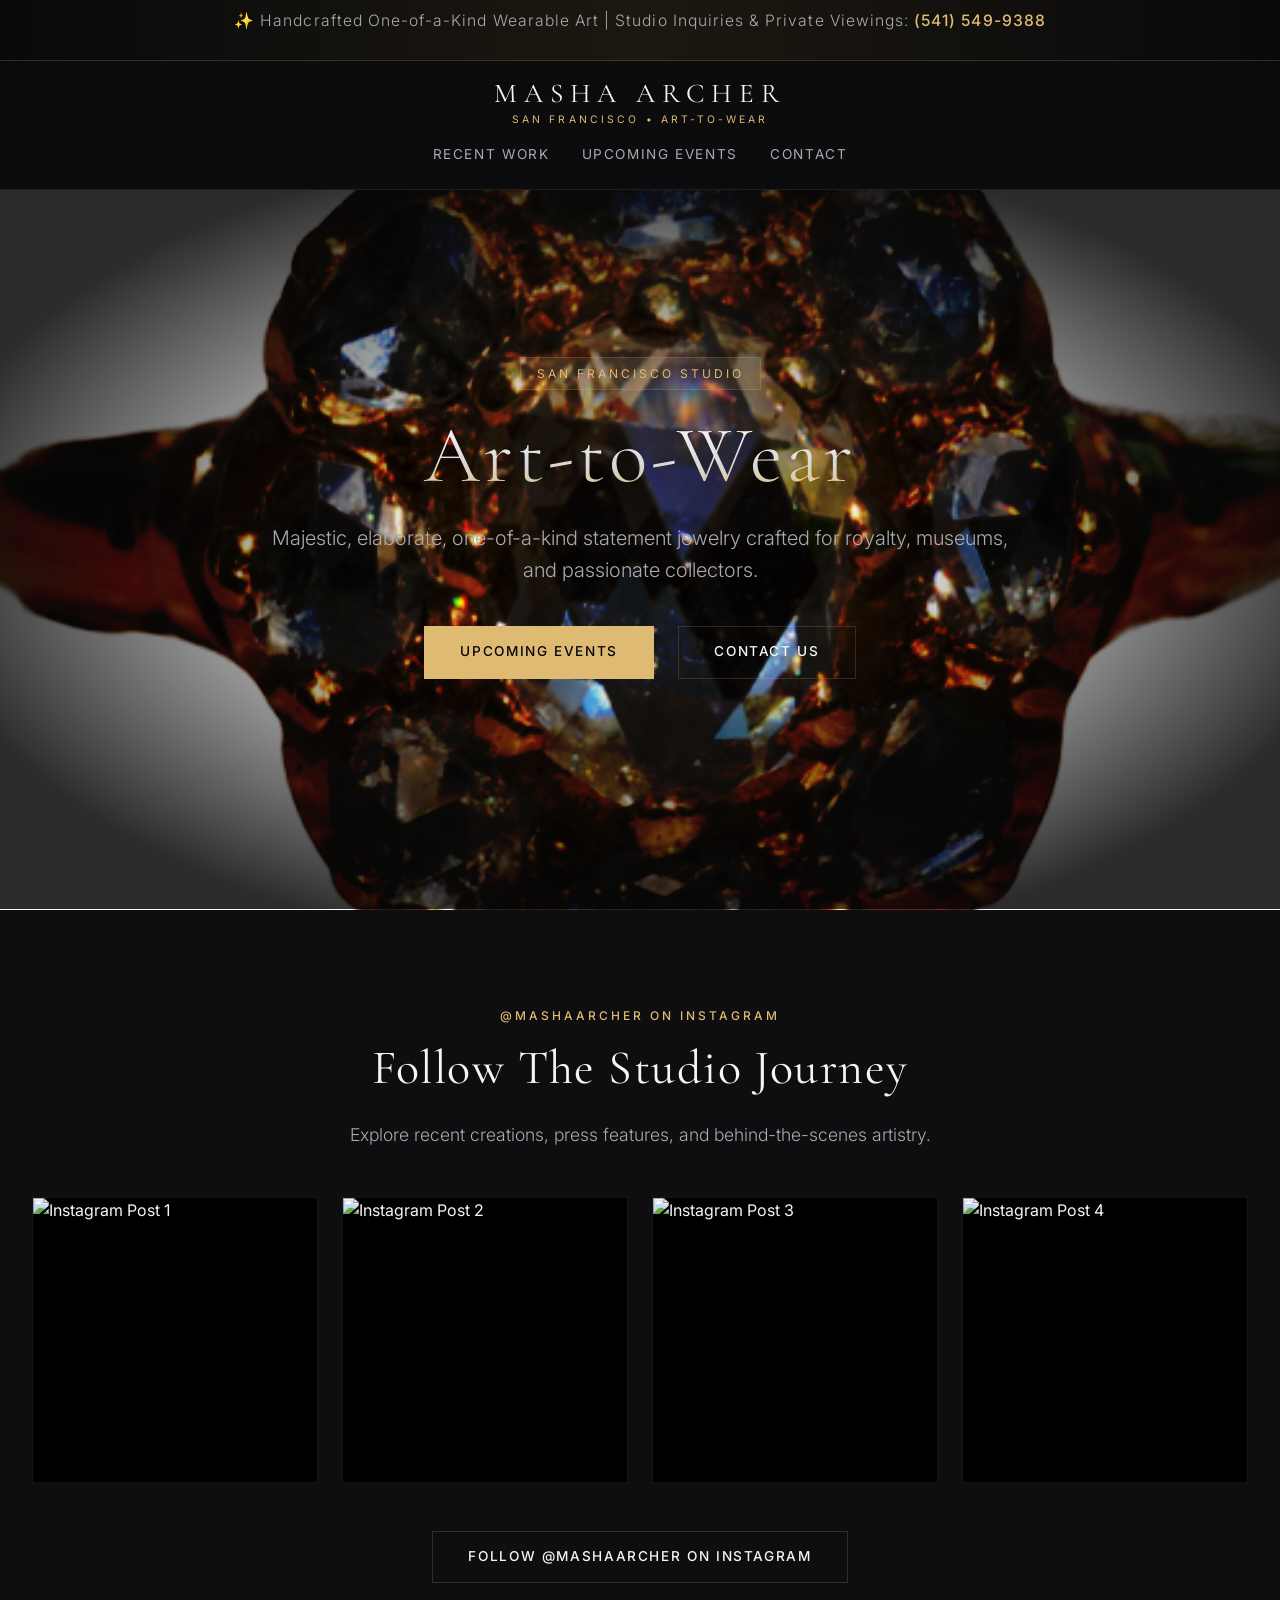
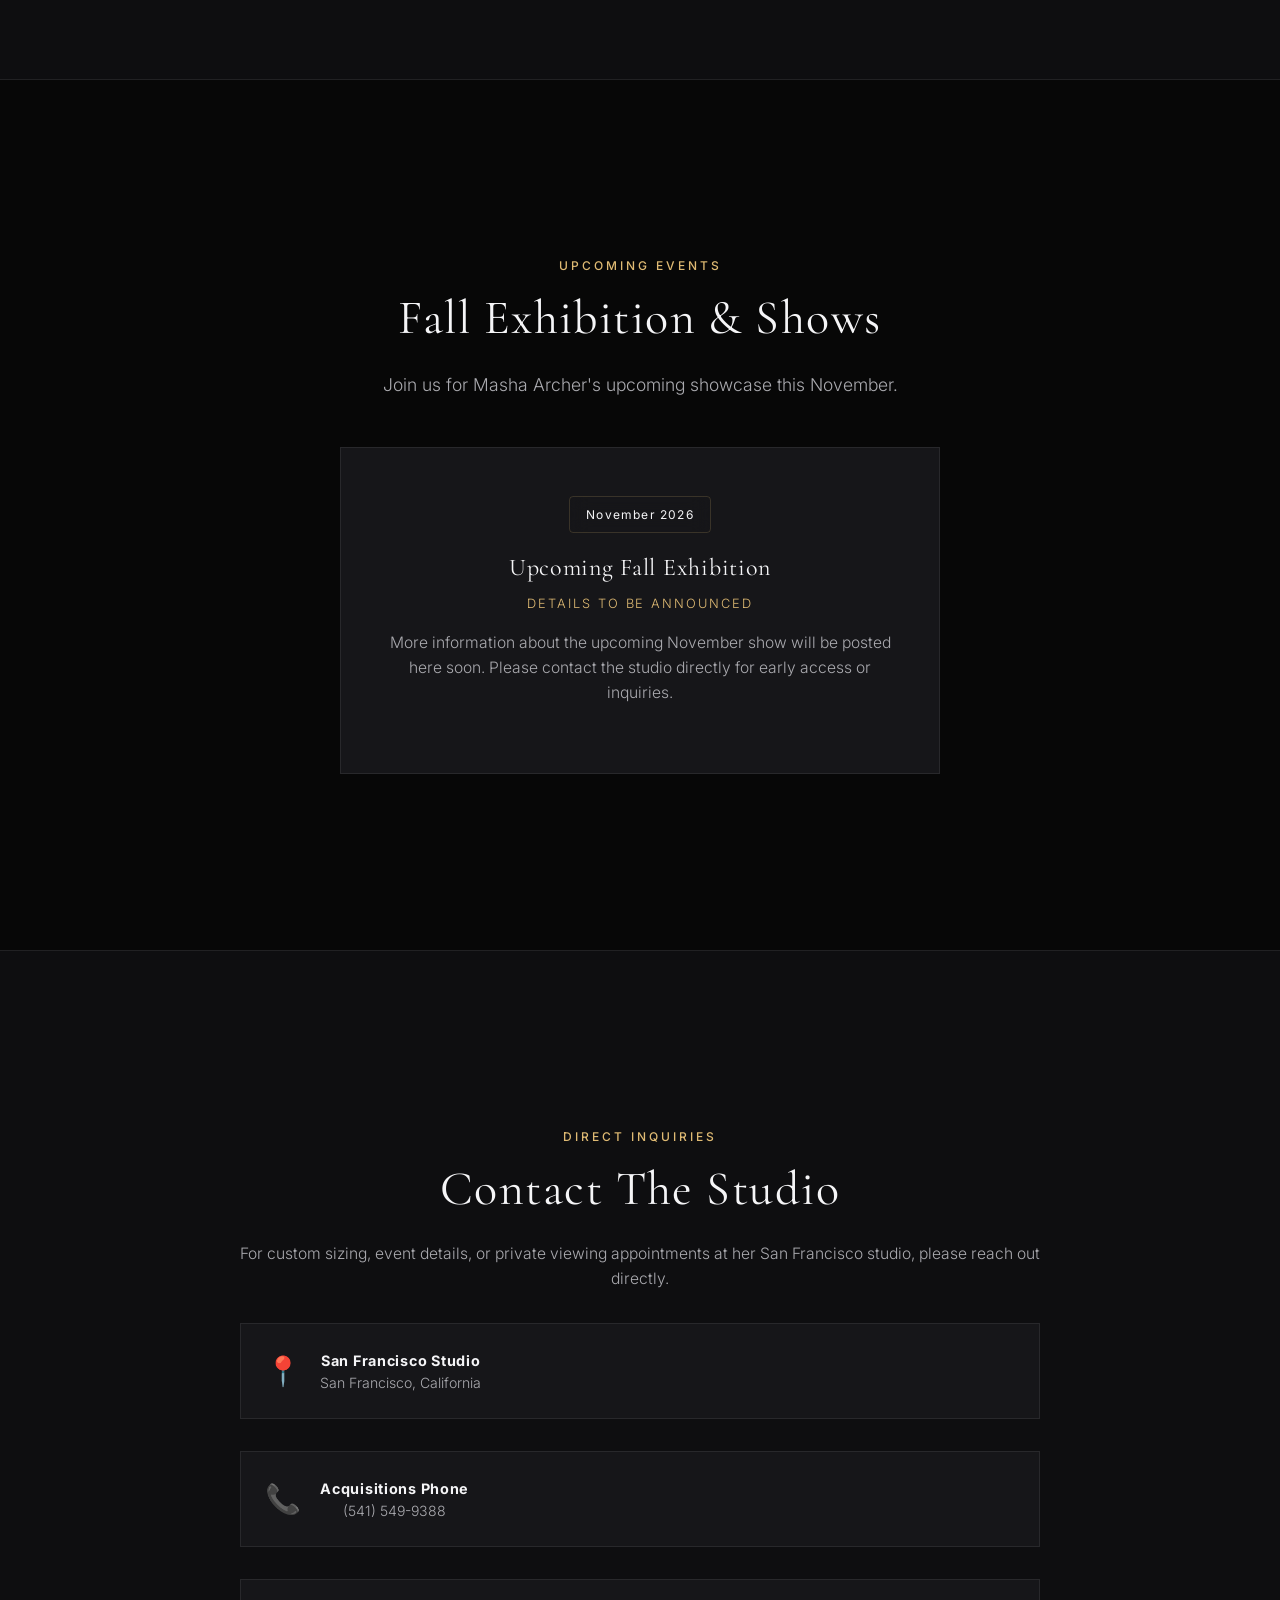
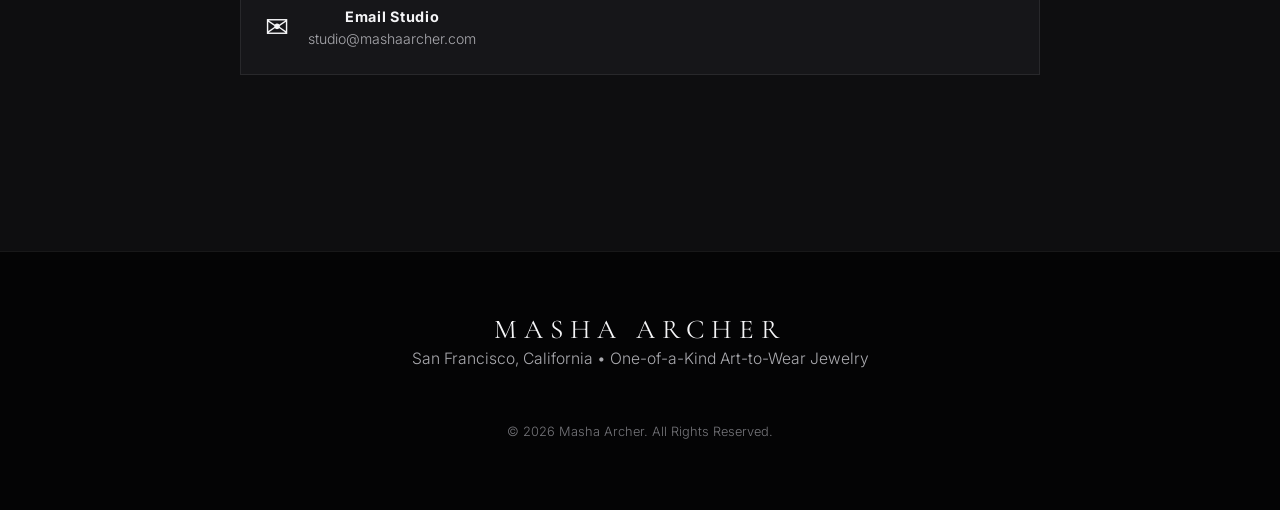
==== index.html @ bb46182d "Simplify to landing page per client feedback" ====
<!DOCTYPE html>
<html lang="en">
<head>
    <meta charset="UTF-8">
    <meta name="viewport" content="width=device-width, initial-scale=1.0">
    <title>Masha Archer | Art-to-Wear Fine Statement Jewelry</title>
    <meta name="description" content="Explore the majestic, one-of-a-kind art-to-wear statement jewelry collections designed by San Francisco artist Masha Archer.">
    
    <!-- Google Fonts -->
    <link rel="preconnect" href="https://fonts.googleapis.com">
    <link rel="preconnect" href="https://fonts.gstatic.com" crossorigin>
    <link href="https://fonts.googleapis.com/css2?family=Cormorant+Garamond:ital,wght@0,300;0,400;0,500;0,600;1,300;1,400&family=Inter:wght@300;400;500;600&display=swap" rel="stylesheet">
    
    <!-- Stylesheet -->
    <link rel="stylesheet" href="style.css">
    <style>
        .nav-menu { display: flex; gap: 2rem; justify-content: center; }
        .hero-section { min-height: 80vh; display: flex; align-items: center; justify-content: center; text-align: center; }
        .hero-cta-group { margin-top: 2rem; }
        .events-section { padding: 5rem 2rem; background: var(--color-bg-dark); }
        .contact-section { padding: 5rem 2rem; }
    </style>
</head>
<body>

    <!-- Top Announcement Bar -->
    <div class="announcement-bar">
        <p>✨ Handcrafted One-of-a-Kind Wearable Art | Studio Inquiries & Private Viewings: <a href="#contact">(541) 549-9388</a></p>
    </div>

    <!-- Header Navigation -->
    <header class="main-header" id="main-header">
        <div class="header-container" style="justify-content: center; flex-direction: column; gap: 1rem;">
            <a href="#" class="logo-wrapper" style="text-align: center;">
                <span class="logo-text">MASHA ARCHER</span>
                <span class="logo-subtitle">SAN FRANCISCO • ART-TO-WEAR</span>
            </a>
            <nav class="nav-menu" id="nav-menu">
                <a href="#instagram">Recent Work</a>
                <a href="#events">Upcoming Events</a>
                <a href="#contact">Contact</a>
            </nav>
        </div>
    </header>

    <!-- Hero Showcase Section -->
    <section class="hero-section">
        <div class="hero-bg-overlay"></div>
        <div class="hero-content">
            <span class="hero-tag animate-slide-up">San Francisco Studio</span>
            <h1 class="hero-title animate-slide-up">Art-to-Wear</h1>
            <p class="hero-subtitle animate-slide-up-delayed">Majestic, elaborate, one-of-a-kind statement jewelry crafted for royalty, museums, and passionate collectors.</p>
            <div class="hero-cta-group animate-fade-in-delayed">
                <a href="#events" class="btn btn-primary">Upcoming Events</a>
                <a href="#contact" class="btn btn-secondary">Contact Us</a>
            </div>
        </div>
    </section>

    <!-- Instagram Feed & Studio Showcase Section -->
    <section id="instagram" class="instagram-section">
        <div class="section-container">
            <div class="instagram-header text-center">
                <span class="section-tag">@MASHAARCHER ON INSTAGRAM</span>
                <h2 class="section-title">Follow The Studio Journey</h2>
                <p class="section-lead">Explore recent creations, press features, and behind-the-scenes artistry.</p>
            </div>

            <div class="instagram-grid">
                <a href="https://www.instagram.com/mashaarcher/" target="_blank" rel="noopener" class="insta-card">
                    <img src="https://raw.githubusercontent.com/kaiSorus-tessell/masha-archer/main/miami_images/IMG_2017-2.png" alt="Instagram Post 1" loading="lazy">
                    <div class="insta-overlay">
                        <span class="insta-icon">📷</span>
                        <p class="insta-caption">"Sculptural grandeur in the studio today."</p>
                        <span class="insta-handle">@mashaarcher</span>
                    </div>
                </a>

                <a href="https://www.instagram.com/mashaarcher/" target="_blank" rel="noopener" class="insta-card">
                    <img src="https://raw.githubusercontent.com/kaiSorus-tessell/masha-archer/main/miami_images/mom-in-shop-3-scaled.jpg" alt="Instagram Post 2" loading="lazy">
                    <div class="insta-overlay">
                        <span class="insta-icon">📷</span>
                        <p class="insta-caption">"Exhibiting at the Norton Museum showcase."</p>
                        <span class="insta-handle">@mashaarcher</span>
                    </div>
                </a>

                <a href="https://www.instagram.com/mashaarcher/" target="_blank" rel="noopener" class="insta-card">
                    <img src="https://raw.githubusercontent.com/kaiSorus-tessell/masha-archer/main/miami_images/20240616_144316-scaled.jpg" alt="Instagram Post 3" loading="lazy">
                    <div class="insta-overlay">
                        <span class="insta-icon">📷</span>
                        <p class="insta-caption">"San Francisco Studio private viewing."</p>
                        <span class="insta-handle">@mashaarcher</span>
                    </div>
                </a>

                <a href="https://www.instagram.com/mashaarcher/" target="_blank" rel="noopener" class="insta-card">
                    <img src="https://raw.githubusercontent.com/kaiSorus-tessell/masha-archer/main/miami_images/240D3B5F-4688-4E0A-8E11-6E3CF06FF3ED.jpeg" alt="Instagram Post 4" loading="lazy">
                    <div class="insta-overlay">
                        <span class="insta-icon">📷</span>
                        <p class="insta-caption">"Multi-stranded ziggurat & collar designs."</p>
                        <span class="insta-handle">@mashaarcher</span>
                    </div>
                </a>
            </div>

            <div class="text-center" style="margin-top: 3rem;">
                <a href="https://www.instagram.com/mashaarcher/" target="_blank" rel="noopener" class="btn btn-secondary">
                    Follow @MashaArcher on Instagram
                </a>
            </div>
        </div>
    </section>

    <!-- Events Section -->
    <section id="events" class="events-section">
        <div class="section-container">
            <div class="press-header text-center">
                <span class="section-tag">Upcoming Events</span>
                <h2 class="section-title">Fall Exhibition & Shows</h2>
                <p class="section-lead">Join us for Masha Archer's upcoming showcase this November.</p>
            </div>

            <div class="press-grid" style="grid-template-columns: 1fr; max-width: 600px; margin: 0 auto;">
                <div class="press-card">
                    <div class="press-body text-center" style="padding: 3rem;">
                        <span class="press-date" style="position: static; background: var(--color-accent); color: var(--color-bg-dark); display: inline-block; padding: 0.5rem 1rem; border-radius: 4px; margin-bottom: 1rem;">November 2026</span>
                        <h3>Upcoming Fall Exhibition</h3>
                        <p class="press-location">Details to be announced</p>
                        <p>More information about the upcoming November show will be posted here soon. Please contact the studio directly for early access or inquiries.</p>
                    </div>
                </div>
            </div>
        </div>
    </section>

    <!-- Inquiry / Contact Section -->
    <section id="contact" class="contact-section">
        <div class="section-container">
            <div class="contact-grid" style="grid-template-columns: 1fr; max-width: 800px; margin: 0 auto;">
                <div class="contact-content text-center">
                    <span class="section-tag">Direct Inquiries</span>
                    <h2 class="section-title">Contact The Studio</h2>
                    <p>For custom sizing, event details, or private viewing appointments at her San Francisco studio, please reach out directly.</p>
                    
                    <div class="contact-cards" style="display: flex; justify-content: center; gap: 2rem; flex-wrap: wrap; margin-top: 2rem;">
                        <div class="contact-card-item">
                            <span class="card-item-icon">📍</span>
                            <div>
                                <strong>San Francisco Studio</strong>
                                <p>San Francisco, California</p>
                            </div>
                        </div>
                        <div class="contact-card-item">
                            <span class="card-item-icon">📞</span>
                            <div>
                                <strong>Acquisitions Phone</strong>
                                <p><a href="tel:15415499388">(541) 549-9388</a></p>
                            </div>
                        </div>
                        <div class="contact-card-item">
                            <span class="card-item-icon">✉️</span>
                            <div>
                                <strong>Email Studio</strong>
                                <p><a href="mailto:studio@mashaarcher.com">studio@mashaarcher.com</a></p>
                            </div>
                        </div>
                    </div>
                </div>
            </div>
        </div>
    </section>

    <!-- Footer -->
    <footer class="main-footer">
        <div class="footer-container text-center">
            <div class="footer-brand" style="margin: 0 auto;">
                <span class="logo-text">MASHA ARCHER</span>
                <p>San Francisco, California • One-of-a-Kind Art-to-Wear Jewelry</p>
            </div>
            <p class="copyright">&copy; 2026 Masha Archer. All Rights Reserved.</p>
        </div>
    </footer>

</body>
</html>
---- style.css ----
/* ==========================================================================
   MASHA ARCHER - LUXURY FINE JEWELRY STOREFRONT DESIGN SYSTEM
   ========================================================================== */

:root {
    --bg-primary: #070707;
    --bg-secondary: #0e0e10;
    --bg-tertiary: #161619;
    --bg-card: rgba(20, 20, 24, 0.7);
    --bg-glass: rgba(14, 14, 16, 0.85);
    
    /* Champagne Gold & Luxury Accents */
    --accent: #dfba73;
    --accent-light: #f3d498;
    --accent-dark: #b8934a;
    --accent-glow: rgba(223, 186, 115, 0.25);
    
    /* Neutral Text Hierarchy */
    --text-primary: #f5f5f7;
    --text-secondary: #aaaaaf;
    --text-muted: #75757a;
    
    /* Borders & Dividers */
    --border-color: rgba(223, 186, 115, 0.18);
    --border-subtle: rgba(255, 255, 255, 0.08);
    
    /* Typography */
    --font-serif: 'Cormorant Garamond', 'Playfair Display', Georgia, serif;
    --font-sans: 'Inter', system-ui, -apple-system, sans-serif;
    
    /* Animations & Transitions */
    --transition: all 0.4s cubic-bezier(0.16, 1, 0.3, 1);
    --transition-fast: all 0.2s ease-out;
    --shadow-luxury: 0 20px 40px rgba(0, 0, 0, 0.6);
}

/* RESET & BASE STYLES */
* {
    margin: 0;
    padding: 0;
    box-sizing: border-box;
}

html {
    scroll-behavior: smooth;
    background-color: var(--bg-primary);
    color: var(--text-primary);
    font-family: var(--font-sans);
    line-height: 1.6;
    -webkit-font-smoothing: antialiased;
}

body {
    overflow-x: hidden;
    min-height: 100vh;
}

/* TYPOGRAPHY */
h1, h2, h3, h4, h5, h6 {
    font-family: var(--font-serif);
    font-weight: 400;
    letter-spacing: 0.03em;
    color: var(--text-primary);
}

p {
    color: var(--text-secondary);
    font-size: 0.98rem;
    font-weight: 300;
    margin-bottom: 1.2rem;
}

a {
    color: inherit;
    text-decoration: none;
    transition: var(--transition-fast);
}

/* ANNOUNCEMENT BAR */
.announcement-bar {
    background: linear-gradient(90deg, #09090b 0%, #1c1810 50%, #09090b 100%);
    border-bottom: 1px solid var(--border-color);
    text-align: center;
    padding: 0.5rem 1rem;
    font-size: 0.82rem;
    letter-spacing: 0.08em;
    color: var(--text-secondary);
}

.announcement-bar a {
    color: var(--accent);
    font-weight: 500;
}

.announcement-bar a:hover {
    text-decoration: underline;
}

/* HEADER & NAVIGATION */
.main-header {
    position: sticky;
    top: 0;
    left: 0;
    width: 100%;
    z-index: 1000;
    background-color: var(--bg-glass);
    backdrop-filter: blur(20px);
    -webkit-backdrop-filter: blur(20px);
    border-bottom: 1px solid var(--border-subtle);
    transition: var(--transition);
}

.header-container {
    max-width: 1400px;
    margin: 0 auto;
    padding: 1.2rem 2rem;
    display: flex;
    justify-content: space-between;
    align-items: center;
}

.logo-wrapper {
    display: flex;
    flex-direction: column;
}

.logo-text {
    font-family: var(--font-serif);
    font-size: 1.7rem;
    letter-spacing: 0.25em;
    font-weight: 400;
    color: var(--text-primary);
    line-height: 1;
}

.logo-subtitle {
    font-size: 0.65rem;
    letter-spacing: 0.3em;
    color: var(--accent);
    margin-top: 4px;
    text-transform: uppercase;
}

.nav-menu {
    display: flex;
    gap: 2.5rem;
}

.nav-menu a {
    font-size: 0.85rem;
    letter-spacing: 0.12em;
    text-transform: uppercase;
    color: var(--text-secondary);
    position: relative;
    padding-bottom: 4px;
}

.nav-menu a::after {
    content: '';
    position: absolute;
    bottom: 0;
    left: 0;
    width: 0%;
    height: 1px;
    background-color: var(--accent);
    transition: var(--transition-fast);
}

.nav-menu a:hover {
    color: var(--accent);
}

.nav-menu a:hover::after {
    width: 100%;
}

.header-actions {
    display: flex;
    align-items: center;
    gap: 1rem;
}

.header-btn {
    background: rgba(255, 255, 255, 0.05);
    border: 1px solid var(--border-subtle);
    color: var(--text-primary);
    padding: 0.5rem 0.9rem;
    border-radius: 4px;
    cursor: pointer;
    display: flex;
    align-items: center;
    gap: 0.4rem;
    font-size: 0.9rem;
    transition: var(--transition-fast);
}

.header-btn:hover {
    border-color: var(--accent);
    background: rgba(223, 186, 115, 0.1);
    color: var(--accent);
}

.header-btn.wix-badge {
    border-color: var(--border-color);
    font-size: 0.78rem;
    letter-spacing: 0.05em;
    color: var(--accent);
}

.badge {
    background: var(--accent);
    color: var(--bg-primary);
    font-size: 0.7rem;
    font-weight: 600;
    padding: 2px 6px;
    border-radius: 10px;
    line-height: 1;
}

.mobile-menu-toggle {
    display: none;
    flex-direction: column;
    gap: 5px;
    background: none;
    border: none;
    cursor: pointer;
    padding: 5px;
}

.mobile-menu-toggle span {
    width: 24px;
    height: 2px;
    background-color: var(--text-primary);
    transition: var(--transition-fast);
}

/* BUTTONS */
.btn {
    display: inline-flex;
    align-items: center;
    justify-content: center;
    padding: 0.9rem 2.2rem;
    font-family: var(--font-sans);
    font-size: 0.85rem;
    font-weight: 500;
    letter-spacing: 0.12em;
    text-transform: uppercase;
    border-radius: 0;
    cursor: pointer;
    transition: var(--transition);
    text-align: center;
    border: none;
}

.btn-primary {
    background-color: var(--accent);
    color: var(--bg-primary);
    border: 1px solid var(--accent);
}

.btn-primary:hover {
    background-color: transparent;
    color: var(--accent);
    box-shadow: 0 0 25px var(--accent-glow);
}

.btn-secondary {
    background: transparent;
    color: var(--text-primary);
    border: 1px solid var(--border-color);
}

.btn-secondary:hover {
    border-color: var(--accent);
    color: var(--accent);
    background: rgba(223, 186, 115, 0.08);
}

.btn-block {
    display: flex;
    width: 100%;
}

.btn-sm {
    padding: 0.5rem 1.2rem;
    font-size: 0.75rem;
}

.btn-icon-only {
    padding: 0.9rem;
    font-size: 1.2rem;
    background: rgba(255, 255, 255, 0.05);
    border: 1px solid var(--border-subtle);
    color: var(--text-primary);
}

.btn-icon-only:hover {
    border-color: var(--accent);
    color: var(--accent);
}

.flex-1 {
    flex: 1;
}

/* SECTION UTILITIES */
.section-container {
    max-width: 1300px;
    margin: 0 auto;
    padding: 6rem 2rem;
}

.section-tag {
    display: block;
    font-size: 0.75rem;
    font-weight: 500;
    text-transform: uppercase;
    letter-spacing: 0.25em;
    color: var(--accent);
    margin-bottom: 1rem;
}

.section-title {
    font-size: 3rem;
    line-height: 1.15;
    margin-bottom: 1.5rem;
}

.section-lead {
    font-size: 1.1rem;
    color: var(--text-secondary);
    max-width: 700px;
    margin: 0 auto 3rem auto;
}

.text-center {
    text-align: center;
}

/* HERO SECTION */
.hero-section {
    position: relative;
    min-height: 85vh;
    display: flex;
    align-items: center;
    justify-content: center;
    padding: 6rem 2rem;
    background: radial-gradient(circle at 50% 30%, rgba(30, 25, 15, 0.8) 0%, rgba(7, 7, 7, 0.98) 70%),
                url('velvetbox_images/velvetbox_1.png') center/cover no-repeat;
    background-blend-mode: overlay;
    border-bottom: 1px solid var(--border-subtle);
}

.hero-bg-overlay {
    position: absolute;
    inset: 0;
    background: radial-gradient(ellipse at center, transparent 20%, rgba(7,7,7,0.85) 80%);
    pointer-events: none;
}

.hero-content {
    position: relative;
    z-index: 2;
    max-width: 900px;
    text-align: center;
}

.hero-tag {
    display: inline-block;
    padding: 6px 16px;
    background: rgba(223, 186, 115, 0.1);
    border: 1px solid var(--border-color);
    color: var(--accent);
    font-size: 0.75rem;
    letter-spacing: 0.25em;
    text-transform: uppercase;
    margin-bottom: 1.5rem;
}

.hero-title {
    font-size: 5rem;
    font-weight: 300;
    line-height: 1.05;
    margin-bottom: 1.5rem;
    letter-spacing: 0.05em;
    background: linear-gradient(180deg, #ffffff 0%, #d8d8d8 60%, var(--accent) 100%);
    -webkit-background-clip: text;
    -webkit-text-fill-color: transparent;
}

.hero-subtitle {
    font-size: 1.25rem;
    line-height: 1.6;
    color: var(--text-secondary);
    margin-bottom: 2.5rem;
    max-width: 750px;
    margin-left: auto;
    margin-right: auto;
}

.hero-cta-group {
    display: flex;
    gap: 1.5rem;
    justify-content: center;
    margin-bottom: 4rem;
}

.hero-stats {
    display: flex;
    justify-content: center;
    align-items: center;
    gap: 3rem;
    padding-top: 2.5rem;
    border-top: 1px solid rgba(255, 255, 255, 0.1);
}

.stat-item {
    display: flex;
    flex-direction: column;
    align-items: center;
}

.stat-number {
    font-family: var(--font-serif);
    font-size: 2.5rem;
    color: var(--accent);
    line-height: 1;
}

.stat-label {
    font-size: 0.78rem;
    letter-spacing: 0.1em;
    color: var(--text-muted);
    text-transform: uppercase;
    margin-top: 4px;
}

.stat-divider {
    width: 1px;
    height: 35px;
    background-color: rgba(255, 255, 255, 0.1);
}

/* ABOUT / BIOGRAPHY SECTION */
.about-section {
    background-color: var(--bg-secondary);
    border-bottom: 1px solid var(--border-subtle);
}

.about-grid {
    display: grid;
    grid-template-columns: 1fr 1fr;
    gap: 5rem;
    align-items: center;
}

.about-image-wrapper {
    position: relative;
}

.about-portrait {
    width: 100%;
    height: 560px;
    object-fit: cover;
    border-radius: 4px;
    border: 1px solid var(--border-color);
    box-shadow: var(--shadow-luxury);
    filter: brightness(0.95);
}

.about-image-badge {
    position: absolute;
    bottom: -20px;
    right: -20px;
    background: var(--bg-glass);
    backdrop-filter: blur(15px);
    border: 1px solid var(--border-color);
    padding: 1.2rem 1.8rem;
    display: flex;
    flex-direction: column;
}

.about-image-badge span {
    font-size: 0.7rem;
    letter-spacing: 0.2em;
    text-transform: uppercase;
    color: var(--accent);
}

.about-image-badge strong {
    font-family: var(--font-serif);
    font-size: 1.3rem;
    font-weight: 400;
}

.paragraph-highlight {
    font-family: var(--font-serif);
    font-size: 1.4rem;
    color: var(--accent-light);
    line-height: 1.4;
    margin-bottom: 1.8rem;
    font-style: italic;
}

.about-quote {
    margin-top: 2rem;
    padding-left: 1.5rem;
    border-left: 2px solid var(--accent);
}

.about-quote blockquote {
    font-family: var(--font-serif);
    font-size: 1.15rem;
    color: var(--text-primary);
    font-style: italic;
}

/* AESTHETIC PHILOSOPHY */
.philosophy-section {
    position: relative;
    background-color: var(--bg-primary);
    border-bottom: 1px solid var(--border-subtle);
}

.philosophy-grid {
    display: grid;
    grid-template-columns: repeat(3, 1fr);
    gap: 2.5rem;
}

.philosophy-card {
    background: var(--bg-card);
    border: 1px solid var(--border-subtle);
    padding: 3rem 2rem;
    transition: var(--transition);
    display: flex;
    flex-direction: column;
    align-items: center;
    text-align: center;
}

.philosophy-card:hover {
    border-color: var(--border-color);
    transform: translateY(-8px);
    box-shadow: 0 15px 30px rgba(0,0,0,0.5);
}

.card-svg-icon {
    width: 48px;
    height: 48px;
    margin-bottom: 1.5rem;
    stroke: var(--accent);
    filter: drop-shadow(0 0 8px var(--accent-glow));
    transition: var(--transition-fast);
}

.philosophy-card:hover .card-svg-icon {
    transform: scale(1.1);
    stroke: var(--accent-light);
}

.philosophy-card h3 {
    font-size: 1.6rem;
    margin-bottom: 1rem;
    color: var(--text-primary);
}

/* PRESS & EXHIBITIONS */
.press-section {
    background-color: var(--bg-secondary);
    border-bottom: 1px solid var(--border-subtle);
}

.press-grid {
    display: grid;
    grid-template-columns: repeat(3, 1fr);
    gap: 2.5rem;
}

.press-card {
    background: var(--bg-tertiary);
    border: 1px solid var(--border-subtle);
    overflow: hidden;
    transition: var(--transition);
}

.press-card:hover {
    border-color: var(--border-color);
    transform: translateY(-5px);
}

.press-image-wrapper {
    position: relative;
    height: 260px;
    overflow: hidden;
}

.press-image-wrapper img {
    width: 100%;
    height: 100%;
    object-fit: cover;
    transition: var(--transition);
}

.press-card:hover .press-image-wrapper img {
    transform: scale(1.05);
}

.press-date {
    position: absolute;
    top: 1rem;
    right: 1rem;
    background: rgba(0,0,0,0.75);
    backdrop-filter: blur(10px);
    color: var(--accent);
    font-size: 0.75rem;
    letter-spacing: 0.1em;
    padding: 4px 12px;
    border: 1px solid var(--border-color);
}

.press-body {
    padding: 2rem;
}

.press-body h3 {
    font-size: 1.5rem;
    margin-bottom: 0.4rem;
}

.press-location {
    font-size: 0.8rem;
    letter-spacing: 0.15em;
    text-transform: uppercase;
    color: var(--accent);
    margin-bottom: 1rem;
}

/* INSTAGRAM SHOWCASE */
.instagram-section {
    background-color: var(--bg-secondary);
    border-bottom: 1px solid var(--border-subtle);
}

.instagram-grid {
    display: grid;
    grid-template-columns: repeat(4, 1fr);
    gap: 1.5rem;
}

.insta-card {
    position: relative;
    aspect-ratio: 1;
    overflow: hidden;
    background: #000;
    border: 1px solid var(--border-subtle);
    display: block;
}

.insta-card img {
    width: 100%;
    height: 100%;
    object-fit: cover;
    transition: var(--transition);
}

.insta-overlay {
    position: absolute;
    inset: 0;
    background: rgba(7, 7, 7, 0.85);
    backdrop-filter: blur(8px);
    display: flex;
    flex-direction: column;
    align-items: center;
    justify-content: center;
    padding: 1.5rem;
    text-align: center;
    opacity: 0;
    transition: var(--transition-fast);
}

.insta-card:hover img {
    transform: scale(1.1);
}

.insta-card:hover .insta-overlay {
    opacity: 1;
}

.insta-icon {
    font-size: 1.8rem;
    margin-bottom: 0.8rem;
}

.insta-caption {
    font-family: var(--font-serif);
    font-size: 1rem;
    color: var(--text-primary);
    margin-bottom: 0.8rem;
    font-style: italic;
}

.insta-handle {
    font-size: 0.75rem;
    letter-spacing: 0.15em;
    color: var(--accent);
    text-transform: uppercase;
}

@media (max-width: 900px) {
    .instagram-grid { grid-template-columns: repeat(2, 1fr); }
}

/* BOUTIQUE / STORE CATALOG */
.store-section {
    background-color: var(--bg-primary);
}

.store-header {
    margin-bottom: 3.5rem;
}

.store-desc {
    max-width: 650px;
    margin: 0 auto 2.5rem auto;
}

.store-controls-container {
    background: var(--bg-card);
    border: 1px solid var(--border-subtle);
    padding: 2rem;
    display: flex;
    flex-direction: column;
    gap: 1.5rem;
}

.store-search-row {
    display: flex;
    gap: 1.5rem;
    align-items: center;
}

.search-box {
    position: relative;
    flex: 1;
    display: flex;
    align-items: center;
}

.search-icon {
    position: absolute;
    left: 1.2rem;
    color: var(--text-muted);
    font-size: 1.1rem;
}

.search-box input {
    width: 100%;
    background: var(--bg-tertiary);
    border: 1px solid var(--border-subtle);
    padding: 0.9rem 3rem 0.9rem 3.2rem;
    color: var(--text-primary);
    font-size: 0.95rem;
    outline: none;
    transition: var(--transition-fast);
}

.search-box input:focus {
    border-color: var(--accent);
    box-shadow: 0 0 15px rgba(223, 186, 115, 0.15);
}

.search-clear-btn {
    position: absolute;
    right: 1rem;
    background: none;
    border: none;
    color: var(--text-muted);
    font-size: 1.4rem;
    cursor: pointer;
    display: none;
}

.search-clear-btn.visible {
    display: block;
}

.sort-box {
    display: flex;
    align-items: center;
    gap: 0.8rem;
    font-size: 0.85rem;
    color: var(--text-secondary);
}

.sort-select {
    background: var(--bg-tertiary);
    border: 1px solid var(--border-subtle);
    color: var(--text-primary);
    padding: 0.85rem 1.2rem;
    outline: none;
    font-family: var(--font-sans);
    font-size: 0.85rem;
    cursor: pointer;
}

.sort-select:focus {
    border-color: var(--accent);
}

.filter-controls-row {
    display: flex;
    flex-wrap: wrap;
    gap: 2rem;
    justify-content: space-between;
    padding-top: 1rem;
    border-top: 1px solid rgba(255,255,255,0.05);
}

.filter-group {
    display: flex;
    align-items: center;
    gap: 1rem;
}

.filter-label {
    font-size: 0.8rem;
    letter-spacing: 0.1em;
    text-transform: uppercase;
    color: var(--text-muted);
}

.filter-pills {
    display: flex;
    gap: 0.6rem;
    flex-wrap: wrap;
}

.filter-btn, .price-btn {
    background: var(--bg-tertiary);
    border: 1px solid var(--border-subtle);
    color: var(--text-secondary);
    padding: 0.6rem 1.2rem;
    font-size: 0.82rem;
    letter-spacing: 0.05em;
    cursor: pointer;
    transition: var(--transition-fast);
}

.filter-btn:hover, .price-btn:hover {
    border-color: var(--border-color);
    color: var(--text-primary);
}

.filter-btn.active, .price-btn.active {
    background: var(--accent);
    color: var(--bg-primary);
    border-color: var(--accent);
    font-weight: 500;
}

.results-counter-row {
    display: flex;
    justify-content: space-between;
    align-items: center;
    padding-top: 1rem;
    border-top: 1px solid rgba(255,255,255,0.05);
    font-size: 0.85rem;
    color: var(--text-muted);
}

.view-toggle {
    display: flex;
    gap: 0.5rem;
}

.view-btn {
    background: var(--bg-tertiary);
    border: 1px solid var(--border-subtle);
    color: var(--text-muted);
    padding: 0.4rem 0.8rem;
    font-size: 0.85rem;
    cursor: pointer;
}

.view-btn.active {
    border-color: var(--accent);
    color: var(--accent);
}

/* PRODUCT GRID & CARDS */
.product-grid {
    display: grid;
    gap: 2.5rem;
    transition: var(--transition);
}

.product-grid.grid-3 {
    grid-template-columns: repeat(3, 1fr);
}

.product-grid.grid-4 {
    grid-template-columns: repeat(4, 1fr);
}

.product-card {
    background: var(--bg-secondary);
    border: 1px solid var(--border-subtle);
    position: relative;
    cursor: pointer;
    transition: var(--transition);
    display: flex;
    flex-direction: column;
}

.product-card:hover {
    border-color: var(--border-color);
    transform: translateY(-8px);
    box-shadow: var(--shadow-luxury);
}

.image-container {
    position: relative;
    width: 100%;
    aspect-ratio: 4/5;
    overflow: hidden;
    background-color: #0c0c0e;
}

.product-image {
    width: 100%;
    height: 100%;
    object-fit: cover;
    transition: transform 0.6s cubic-bezier(0.16, 1, 0.3, 1), opacity 0.4s ease;
}

.product-card:hover .product-image {
    transform: scale(1.06);
}

.primary-image {
    opacity: 1;
}

.alternate-image {
    position: absolute;
    inset: 0;
    opacity: 0;
}

.product-card:hover .alternate-image {
    opacity: 1;
}

.card-fav-btn {
    position: absolute;
    top: 1rem;
    right: 1rem;
    z-index: 5;
    background: rgba(7, 7, 7, 0.75);
    backdrop-filter: blur(10px);
    border: 1px solid var(--border-subtle);
    color: var(--text-primary);
    width: 36px;
    height: 36px;
    border-radius: 50%;
    display: flex;
    align-items: center;
    justify-content: center;
    font-size: 1.1rem;
    cursor: pointer;
    transition: var(--transition-fast);
}

.card-fav-btn:hover, .card-fav-btn.active {
    border-color: var(--accent);
    color: #e63946;
    background: rgba(0,0,0,0.9);
}

.card-overlay {
    position: absolute;
    inset: 0;
    background: rgba(0, 0, 0, 0.4);
    display: flex;
    align-items: center;
    justify-content: center;
    opacity: 0;
    transition: var(--transition-fast);
}

.product-card:hover .card-overlay {
    opacity: 1;
}

.card-overlay span {
    background: var(--bg-glass);
    border: 1px solid var(--border-color);
    color: var(--accent);
    padding: 0.7rem 1.4rem;
    font-size: 0.8rem;
    letter-spacing: 0.15em;
    text-transform: uppercase;
}

.product-info {
    padding: 1.5rem;
    display: flex;
    flex-direction: column;
    flex: 1;
}

.product-title {
    font-size: 1.25rem;
    line-height: 1.3;
    margin-bottom: 0.6rem;
    font-weight: 400;
}

.product-price {
    font-family: var(--font-serif);
    font-size: 1.2rem;
    color: var(--accent);
    margin-bottom: 1rem;
}

.card-actions-row {
    margin-top: auto;
    display: flex;
    gap: 0.5rem;
}

.btn-card-inquire {
    width: 100%;
    padding: 0.6rem;
    font-size: 0.75rem;
    letter-spacing: 0.1em;
    text-transform: uppercase;
    background: var(--bg-tertiary);
    border: 1px solid var(--border-subtle);
    color: var(--text-secondary);
    cursor: pointer;
    transition: var(--transition-fast);
}

.btn-card-inquire:hover {
    background: var(--accent);
    color: var(--bg-primary);
    border-color: var(--accent);
}

.no-results {
    grid-column: 1 / -1;
    text-align: center;
    padding: 5rem 2rem;
    background: var(--bg-card);
    border: 1px solid var(--border-subtle);
}

/* CONTACT & INQUIRIES SECTION */
.contact-section {
    background-color: var(--bg-secondary);
    border-top: 1px solid var(--border-subtle);
}

.contact-grid {
    display: grid;
    grid-template-columns: 1fr 1fr;
    gap: 5rem;
}

.contact-cards {
    display: flex;
    flex-direction: column;
    gap: 1.5rem;
    margin-top: 2.5rem;
}

.contact-card-item {
    display: flex;
    align-items: center;
    gap: 1.2rem;
    background: var(--bg-tertiary);
    border: 1px solid var(--border-subtle);
    padding: 1.5rem;
}

.card-item-icon {
    font-size: 1.8rem;
}

.contact-card-item strong {
    display: block;
    font-size: 0.9rem;
    letter-spacing: 0.05em;
    color: var(--text-primary);
}

.contact-card-item p {
    margin: 0;
    font-size: 0.88rem;
}

.contact-form-wrapper {
    background: var(--bg-tertiary);
    border: 1px solid var(--border-color);
    padding: 3rem;
}

.form-title {
    font-size: 1.8rem;
    margin-bottom: 2rem;
    color: var(--accent);
}

.form-group {
    margin-bottom: 1.5rem;
}

.form-group label {
    display: block;
    font-size: 0.8rem;
    letter-spacing: 0.1em;
    text-transform: uppercase;
    color: var(--text-secondary);
    margin-bottom: 0.5rem;
}

.form-group input,
.form-group select,
.form-group textarea {
    width: 100%;
    background: var(--bg-primary);
    border: 1px solid var(--border-subtle);
    padding: 0.9rem 1.2rem;
    color: var(--text-primary);
    font-family: var(--font-sans);
    font-size: 0.95rem;
    outline: none;
    transition: var(--transition-fast);
}

.form-group input:focus,
.form-group select:focus,
.form-group textarea:focus {
    border-color: var(--accent);
}

/* FOOTER */
.main-footer {
    background-color: #040405;
    border-top: 1px solid var(--border-subtle);
    padding: 4rem 2rem 3rem 2rem;
}

.footer-container {
    max-width: 1300px;
    margin: 0 auto;
    display: flex;
    flex-direction: column;
    align-items: center;
    gap: 2rem;
    text-align: center;
}

.footer-links {
    display: flex;
    gap: 2.5rem;
}

.footer-links a {
    font-size: 0.85rem;
    letter-spacing: 0.1em;
    text-transform: uppercase;
    color: var(--text-muted);
}

.footer-links a:hover {
    color: var(--accent);
}

.copyright {
    font-size: 0.8rem;
    color: var(--text-muted);
}

/* SLIDE-OUT DRAWERS (WISHLIST & INQUIRY BAG) */
.drawer-overlay {
    position: fixed;
    inset: 0;
    background: rgba(0, 0, 0, 0.7);
    backdrop-filter: blur(8px);
    z-index: 2000;
    opacity: 0;
    visibility: hidden;
    transition: var(--transition);
}

.drawer-overlay.open {
    opacity: 1;
    visibility: visible;
}

.drawer-content {
    position: absolute;
    top: 0;
    right: 0;
    width: 100%;
    max-width: 480px;
    height: 100%;
    background: var(--bg-secondary);
    border-left: 1px solid var(--border-color);
    display: flex;
    flex-direction: column;
    transform: translateX(100%);
    transition: var(--transition);
}

.drawer-overlay.open .drawer-content {
    transform: translateX(0);
}

.drawer-header {
    padding: 1.8rem 2rem;
    border-bottom: 1px solid var(--border-subtle);
    display: flex;
    justify-content: space-between;
    align-items: center;
}

.drawer-header h3 {
    font-size: 1.4rem;
}

.drawer-close {
    background: none;
    border: none;
    color: var(--text-secondary);
    font-size: 2rem;
    cursor: pointer;
}

.drawer-body {
    padding: 2rem;
    flex: 1;
    overflow-y: auto;
    display: flex;
    flex-direction: column;
    gap: 1.5rem;
}

.drawer-item {
    display: flex;
    gap: 1.2rem;
    background: var(--bg-tertiary);
    border: 1px solid var(--border-subtle);
    padding: 1rem;
    align-items: center;
}

.drawer-item img {
    width: 80px;
    height: 90px;
    object-fit: cover;
}

.drawer-item-info {
    flex: 1;
}

.drawer-item-info h4 {
    font-size: 1rem;
    margin-bottom: 0.3rem;
}

.drawer-item-info p {
    font-family: var(--font-serif);
    color: var(--accent);
    margin: 0;
}

.drawer-item-remove {
    background: none;
    border: none;
    color: var(--text-muted);
    font-size: 1.2rem;
    cursor: pointer;
}

.drawer-item-remove:hover {
    color: #e63946;
}

.drawer-footer {
    padding: 1.8rem 2rem;
    border-top: 1px solid var(--border-subtle);
}

/* PRODUCT MODAL & LIGHTBOX */
.modal-overlay {
    position: fixed;
    inset: 0;
    background: rgba(0, 0, 0, 0.85);
    backdrop-filter: blur(12px);
    z-index: 2500;
    display: flex;
    align-items: center;
    justify-content: center;
    padding: 2rem;
    opacity: 0;
    visibility: hidden;
    transition: var(--transition);
}

.modal-overlay.open {
    opacity: 1;
    visibility: visible;
}

.modal-container {
    background: var(--bg-secondary);
    border: 1px solid var(--border-color);
    max-width: 1000px;
    width: 100%;
    max-height: 90vh;
    overflow-y: auto;
    position: relative;
    box-shadow: var(--shadow-luxury);
}

.modal-close-btn {
    position: absolute;
    top: 1.5rem;
    right: 1.5rem;
    background: rgba(0,0,0,0.5);
    border: 1px solid var(--border-subtle);
    color: var(--text-primary);
    width: 40px;
    height: 40px;
    font-size: 1.5rem;
    cursor: pointer;
    z-index: 10;
    display: flex;
    align-items: center;
    justify-content: center;
}

.modal-content {
    display: grid;
    grid-template-columns: 1fr 1fr;
}

.modal-gallery {
    padding: 2.5rem;
    background: var(--bg-tertiary);
    display: flex;
    flex-direction: column;
    gap: 1.5rem;
}

.main-image-wrapper {
    position: relative;
    width: 100%;
    aspect-ratio: 4/5;
    background: #09090b;
}

.modal-main-img {
    width: 100%;
    height: 100%;
    object-fit: cover;
}

.modal-zoom-trigger {
    position: absolute;
    bottom: 1rem;
    right: 1rem;
    background: rgba(0,0,0,0.75);
    border: 1px solid var(--border-subtle);
    color: var(--accent);
    padding: 0.4rem 0.8rem;
    font-size: 0.75rem;
    cursor: pointer;
}

.gallery-thumbs {
    display: flex;
    gap: 1rem;
}

.thumb-img {
    width: 70px;
    height: 70px;
    object-fit: cover;
    border: 1px solid var(--border-subtle);
    cursor: pointer;
    opacity: 0.6;
    transition: var(--transition-fast);
}

.thumb-img.active, .thumb-img:hover {
    border-color: var(--accent);
    opacity: 1;
}

.modal-details {
    padding: 3rem 2.5rem;
    display: flex;
    flex-direction: column;
}

.modal-tag {
    font-size: 0.75rem;
    letter-spacing: 0.2em;
    text-transform: uppercase;
    color: var(--accent);
    margin-bottom: 1rem;
}

.modal-title {
    font-size: 2.2rem;
    line-height: 1.2;
    margin-bottom: 1rem;
}

.modal-price {
    font-family: var(--font-serif);
    font-size: 2rem;
    color: var(--accent-light);
    margin-bottom: 1.5rem;
}

.modal-desc {
    font-size: 0.95rem;
    line-height: 1.6;
    margin-bottom: 2.5rem;

}

.modal-actions-row {
    margin-top: auto;
    display: flex;
    gap: 1rem;
}

/* LIGHTBOX MODAL */
.lightbox-overlay {
    z-index: 3000;
}

.lightbox-img {
    max-width: 90vw;
    max-height: 90vh;
    object-fit: contain;
    border: 1px solid var(--border-color);
    box-shadow: 0 0 50px rgba(0,0,0,0.9);
}

/* WIX MODAL */
.wix-modal-container {
    max-width: 650px;
    padding: 3rem;
}

.wix-modal-body h2 {
    font-size: 2rem;
    color: var(--accent);
    margin-bottom: 1rem;
}

.wix-step {
    margin-top: 2rem;
    padding-top: 1.5rem;
    border-top: 1px solid var(--border-subtle);
}

.wix-step h4 {
    font-size: 1.2rem;
    margin-bottom: 0.5rem;
}

.code-snippet {
    width: 100%;
    height: 80px;
    background: #000;
    color: #00ff66;
    border: 1px solid var(--border-subtle);
    padding: 1rem;
    font-family: monospace;
    font-size: 0.85rem;
    margin: 1rem 0;
    resize: none;
}

/* TOAST NOTIFICATION */
.toast-notification {
    position: fixed;
    bottom: 2rem;
    right: 2rem;
    background: var(--bg-glass);
    backdrop-filter: blur(15px);
    border: 1px solid var(--border-color);
    color: var(--accent-light);
    padding: 1rem 1.8rem;
    font-size: 0.9rem;
    letter-spacing: 0.05em;
    box-shadow: var(--shadow-luxury);
    z-index: 4000;
    transform: translateY(100px);
    opacity: 0;
    transition: var(--transition);
}

.toast-notification.show {
    transform: translateY(0);
    opacity: 1;
}

/* ANIMATIONS */
@keyframes slideUp {
    from { opacity: 0; transform: translateY(30px); }
    to { opacity: 1; transform: translateY(0); }
}

.animate-slide-up {
    animation: slideUp 0.8s ease forwards;
}

.animate-slide-up-delayed {
    animation: slideUp 0.8s ease 0.2s forwards;
    opacity: 0;
}

.animate-fade-in-delayed {
    animation: slideUp 0.8s ease 0.4s forwards;
    opacity: 0;
}

/* RESPONSIVE DESIGN */
@media (max-width: 1024px) {
    .hero-title { font-size: 3.8rem; }
    .about-grid, .contact-grid { grid-template-columns: 1fr; gap: 3rem; }
    .philosophy-grid, .press-grid { grid-template-columns: 1fr 1fr; }
    .product-grid.grid-3, .product-grid.grid-4 { grid-template-columns: repeat(2, 1fr); }
    .modal-content { grid-template-columns: 1fr; }
}

@media (max-width: 768px) {
    .nav-menu { display: none; }
    .mobile-menu-toggle { display: flex; }
    .hero-title { font-size: 2.8rem; }
    .philosophy-grid, .press-grid { grid-template-columns: 1fr; }
    .product-grid.grid-3, .product-grid.grid-4 { grid-template-columns: 1fr; }
    .store-controls-container { padding: 1.2rem; }
    .filter-controls-row { flex-direction: column; gap: 1rem; }
    .hero-stats { flex-direction: column; gap: 1.5rem; }
    .stat-divider { width: 40px; height: 1px; }
}
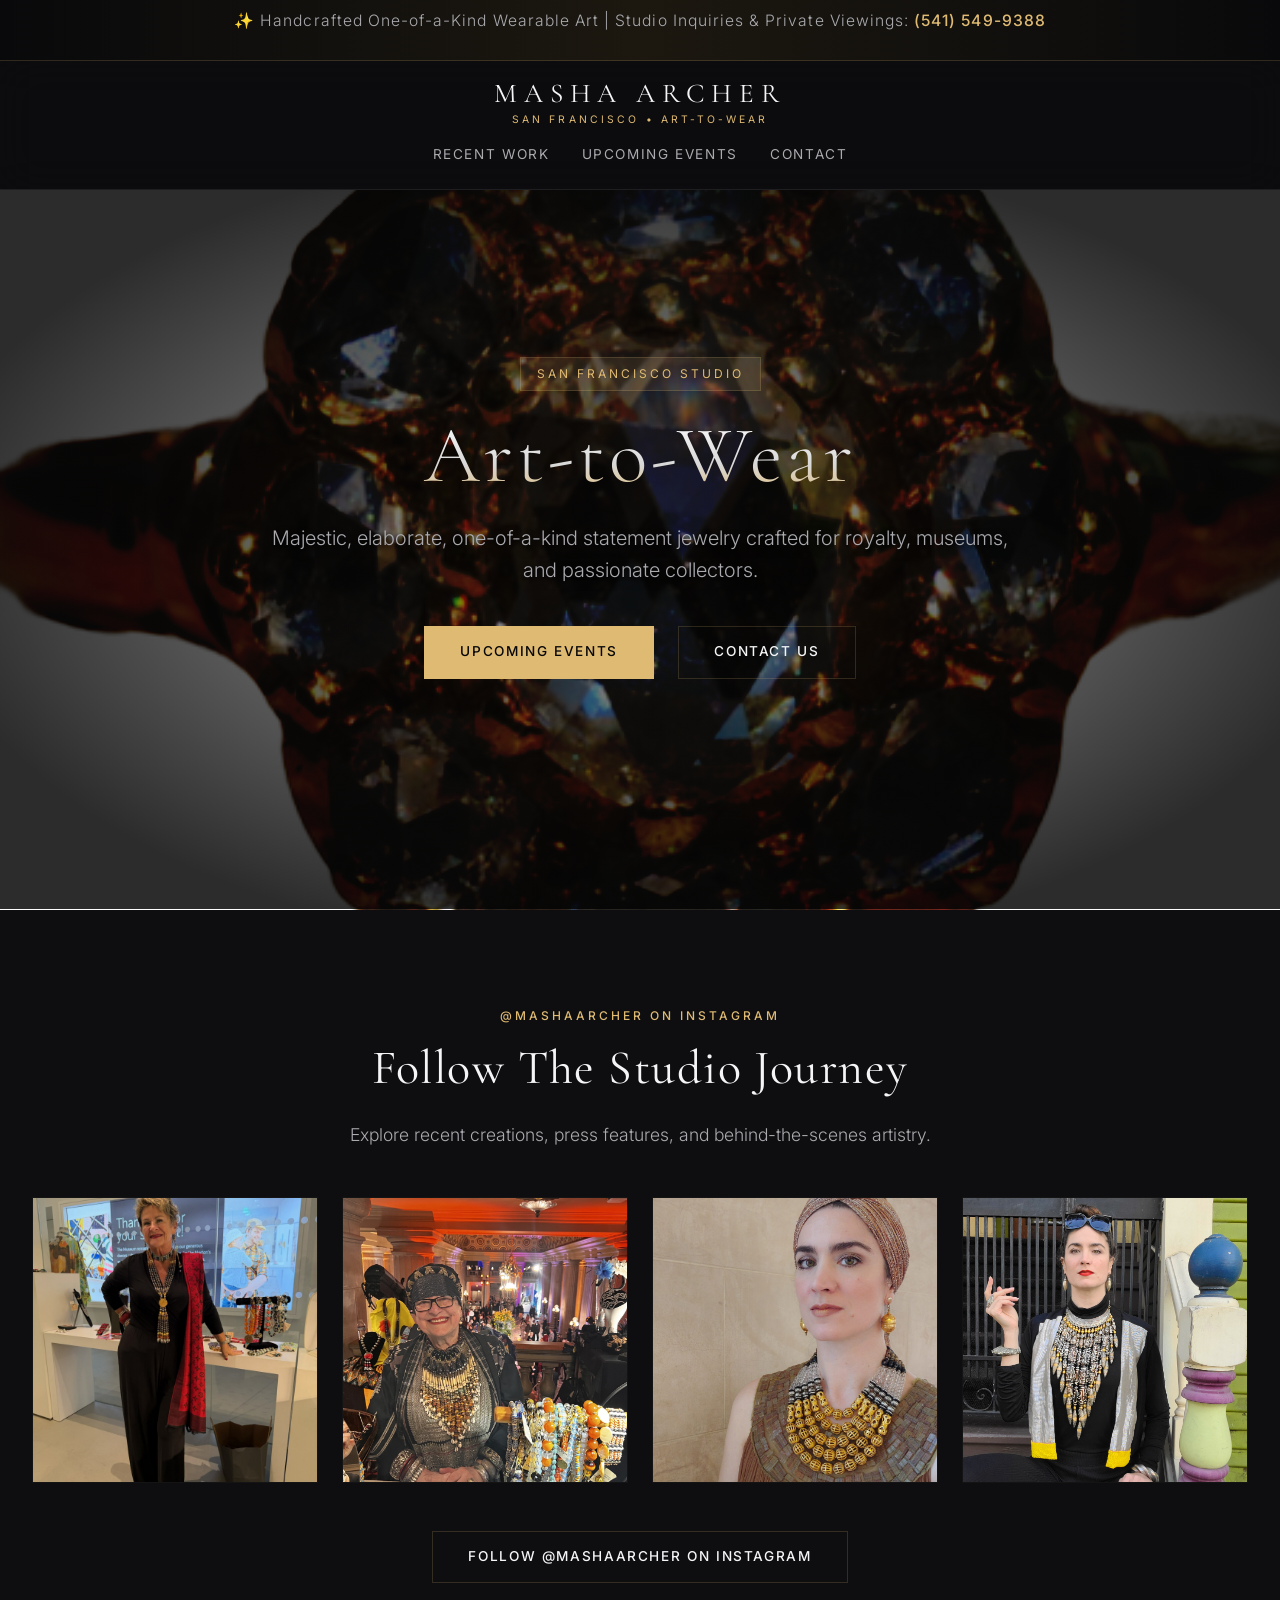
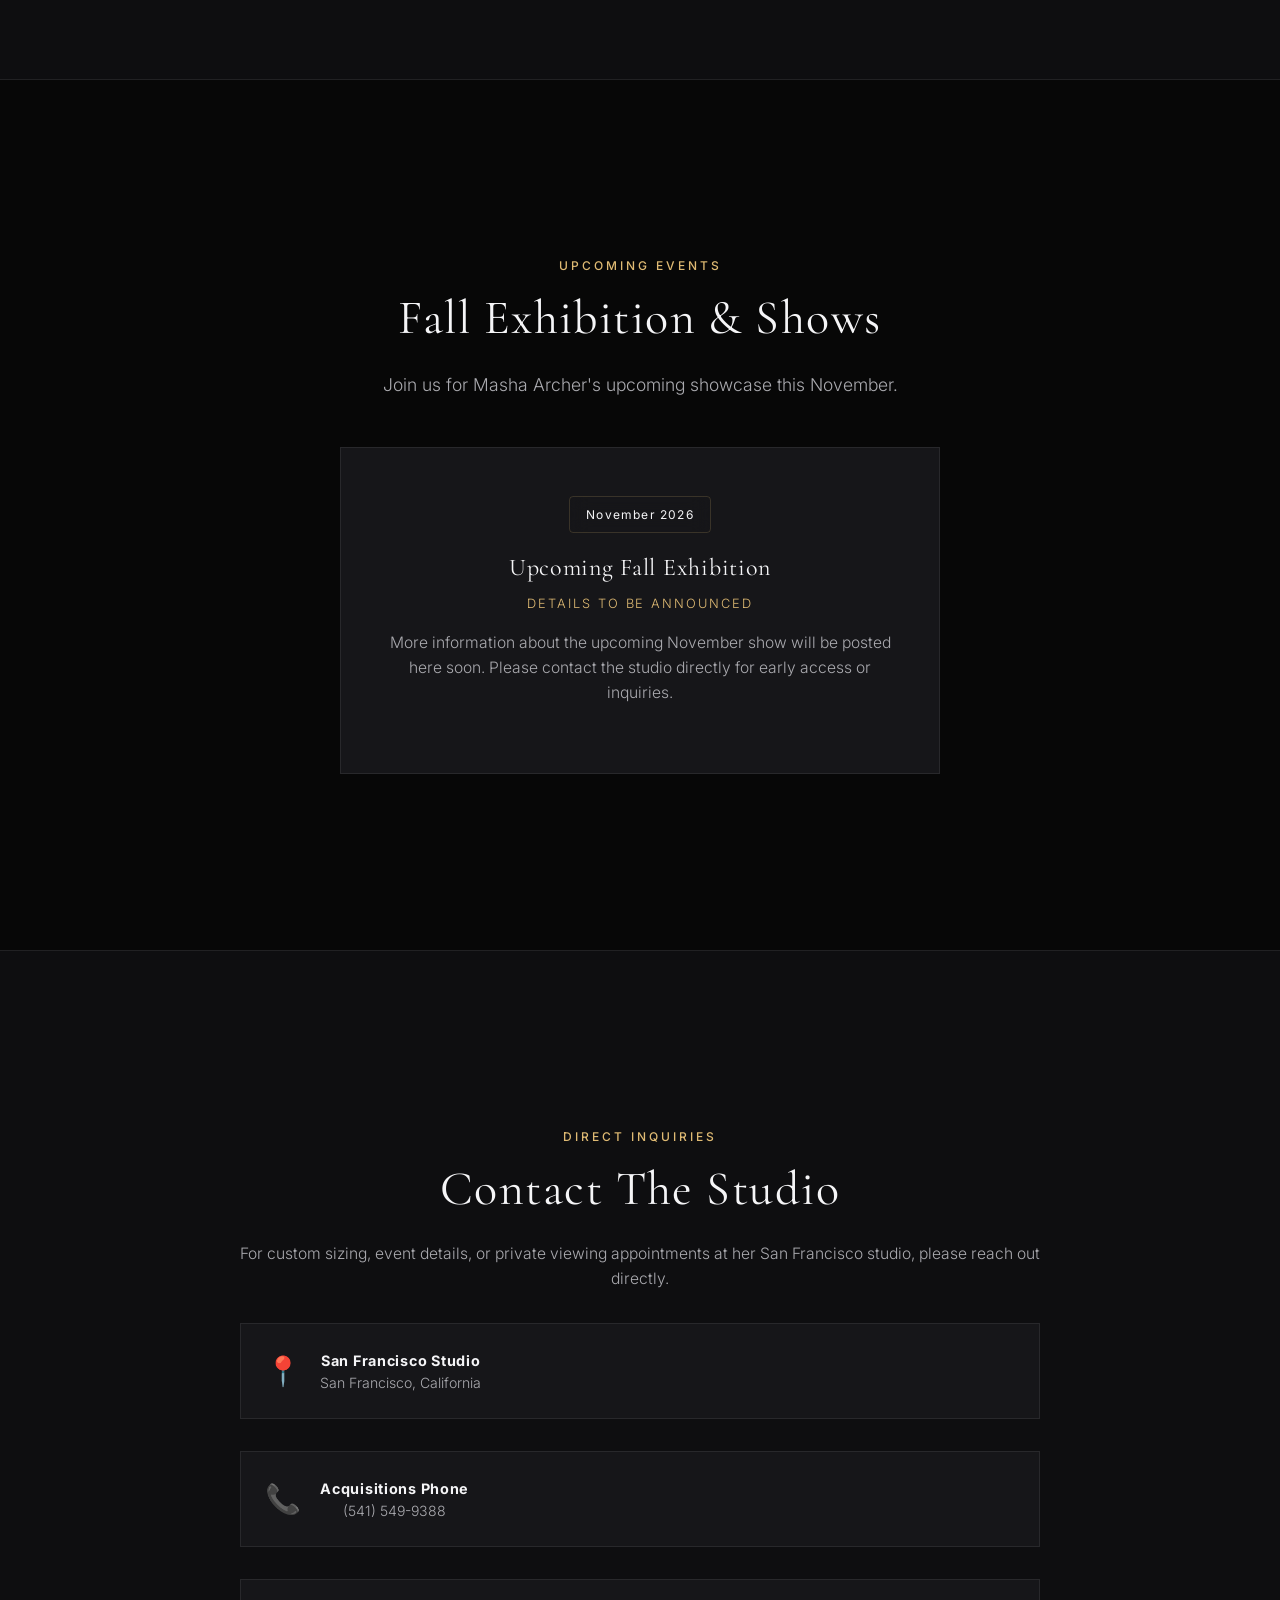
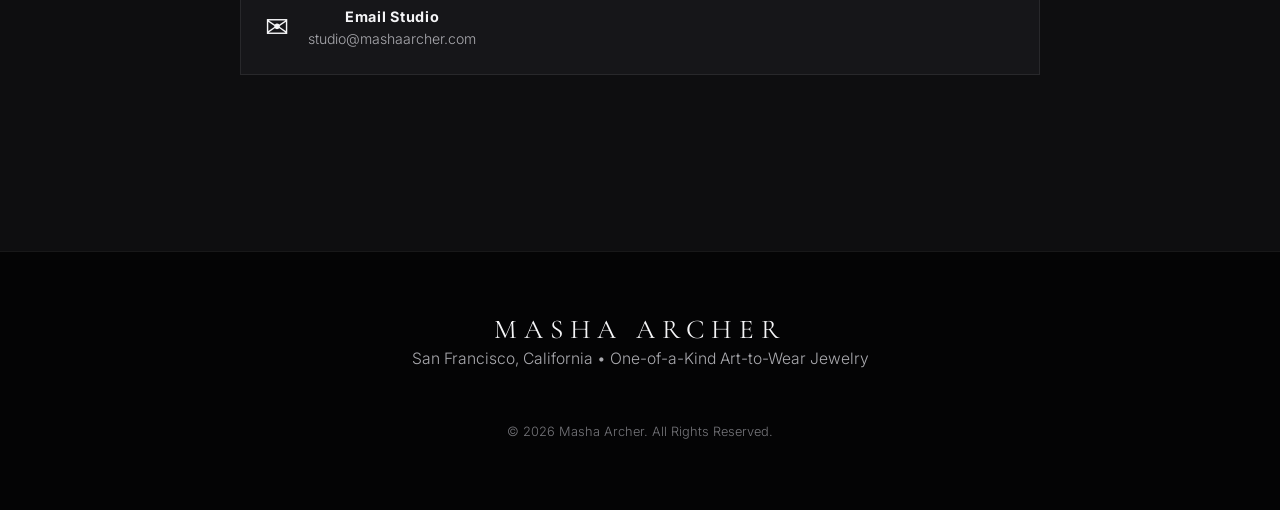
==== commit af69a8de: "Fix instagram image paths" ====
--- a/index.html
+++ b/index.html
@@ -68,7 +68,7 @@
 
             <div class="instagram-grid">
                 <a href="https://www.instagram.com/mashaarcher/" target="_blank" rel="noopener" class="insta-card">
-                    <img src="https://raw.githubusercontent.com/kaiSorus-tessell/masha-archer/main/miami_images/IMG_2017-2.png" alt="Instagram Post 1" loading="lazy">
+                    <img src="miami_images/IMG_2017-2.png" alt="Instagram Post 1" loading="lazy">
                     <div class="insta-overlay">
                         <span class="insta-icon">📷</span>
                         <p class="insta-caption">"Sculptural grandeur in the studio today."</p>
@@ -77,7 +77,7 @@
                 </a>
 
                 <a href="https://www.instagram.com/mashaarcher/" target="_blank" rel="noopener" class="insta-card">
-                    <img src="https://raw.githubusercontent.com/kaiSorus-tessell/masha-archer/main/miami_images/mom-in-shop-3-scaled.jpg" alt="Instagram Post 2" loading="lazy">
+                    <img src="miami_images/mom-in-shop-3-scaled.jpg" alt="Instagram Post 2" loading="lazy">
                     <div class="insta-overlay">
                         <span class="insta-icon">📷</span>
                         <p class="insta-caption">"Exhibiting at the Norton Museum showcase."</p>
@@ -86,7 +86,7 @@
                 </a>
 
                 <a href="https://www.instagram.com/mashaarcher/" target="_blank" rel="noopener" class="insta-card">
-                    <img src="https://raw.githubusercontent.com/kaiSorus-tessell/masha-archer/main/miami_images/20240616_144316-scaled.jpg" alt="Instagram Post 3" loading="lazy">
+                    <img src="miami_images/20240616_144316-scaled.jpg" alt="Instagram Post 3" loading="lazy">
                     <div class="insta-overlay">
                         <span class="insta-icon">📷</span>
                         <p class="insta-caption">"San Francisco Studio private viewing."</p>
@@ -95,7 +95,7 @@
                 </a>
 
                 <a href="https://www.instagram.com/mashaarcher/" target="_blank" rel="noopener" class="insta-card">
-                    <img src="https://raw.githubusercontent.com/kaiSorus-tessell/masha-archer/main/miami_images/240D3B5F-4688-4E0A-8E11-6E3CF06FF3ED.jpeg" alt="Instagram Post 4" loading="lazy">
+                    <img src="miami_images/240D3B5F-4688-4E0A-8E11-6E3CF06FF3ED.jpeg" alt="Instagram Post 4" loading="lazy">
                     <div class="insta-overlay">
                         <span class="insta-icon">📷</span>
                         <p class="insta-caption">"Multi-stranded ziggurat & collar designs."</p>
--- a/style.css
+++ b/style.css
@@ -354,7 +354,7 @@
 .hero-bg-overlay {
     position: absolute;
     inset: 0;
-    background: radial-gradient(ellipse at center, transparent 20%, rgba(7,7,7,0.85) 80%);
+    background: radial-gradient(ellipse at center, rgba(7,7,7,0.5) 20%, rgba(7,7,7,0.85) 80%);
     pointer-events: none;
 }
 
@@ -396,6 +396,7 @@
     max-width: 750px;
     margin-left: auto;
     margin-right: auto;
+    text-shadow: 0 2px 4px rgba(0, 0, 0, 0.8), 0 4px 8px rgba(0, 0, 0, 0.6);
 }
 
 .hero-cta-group {
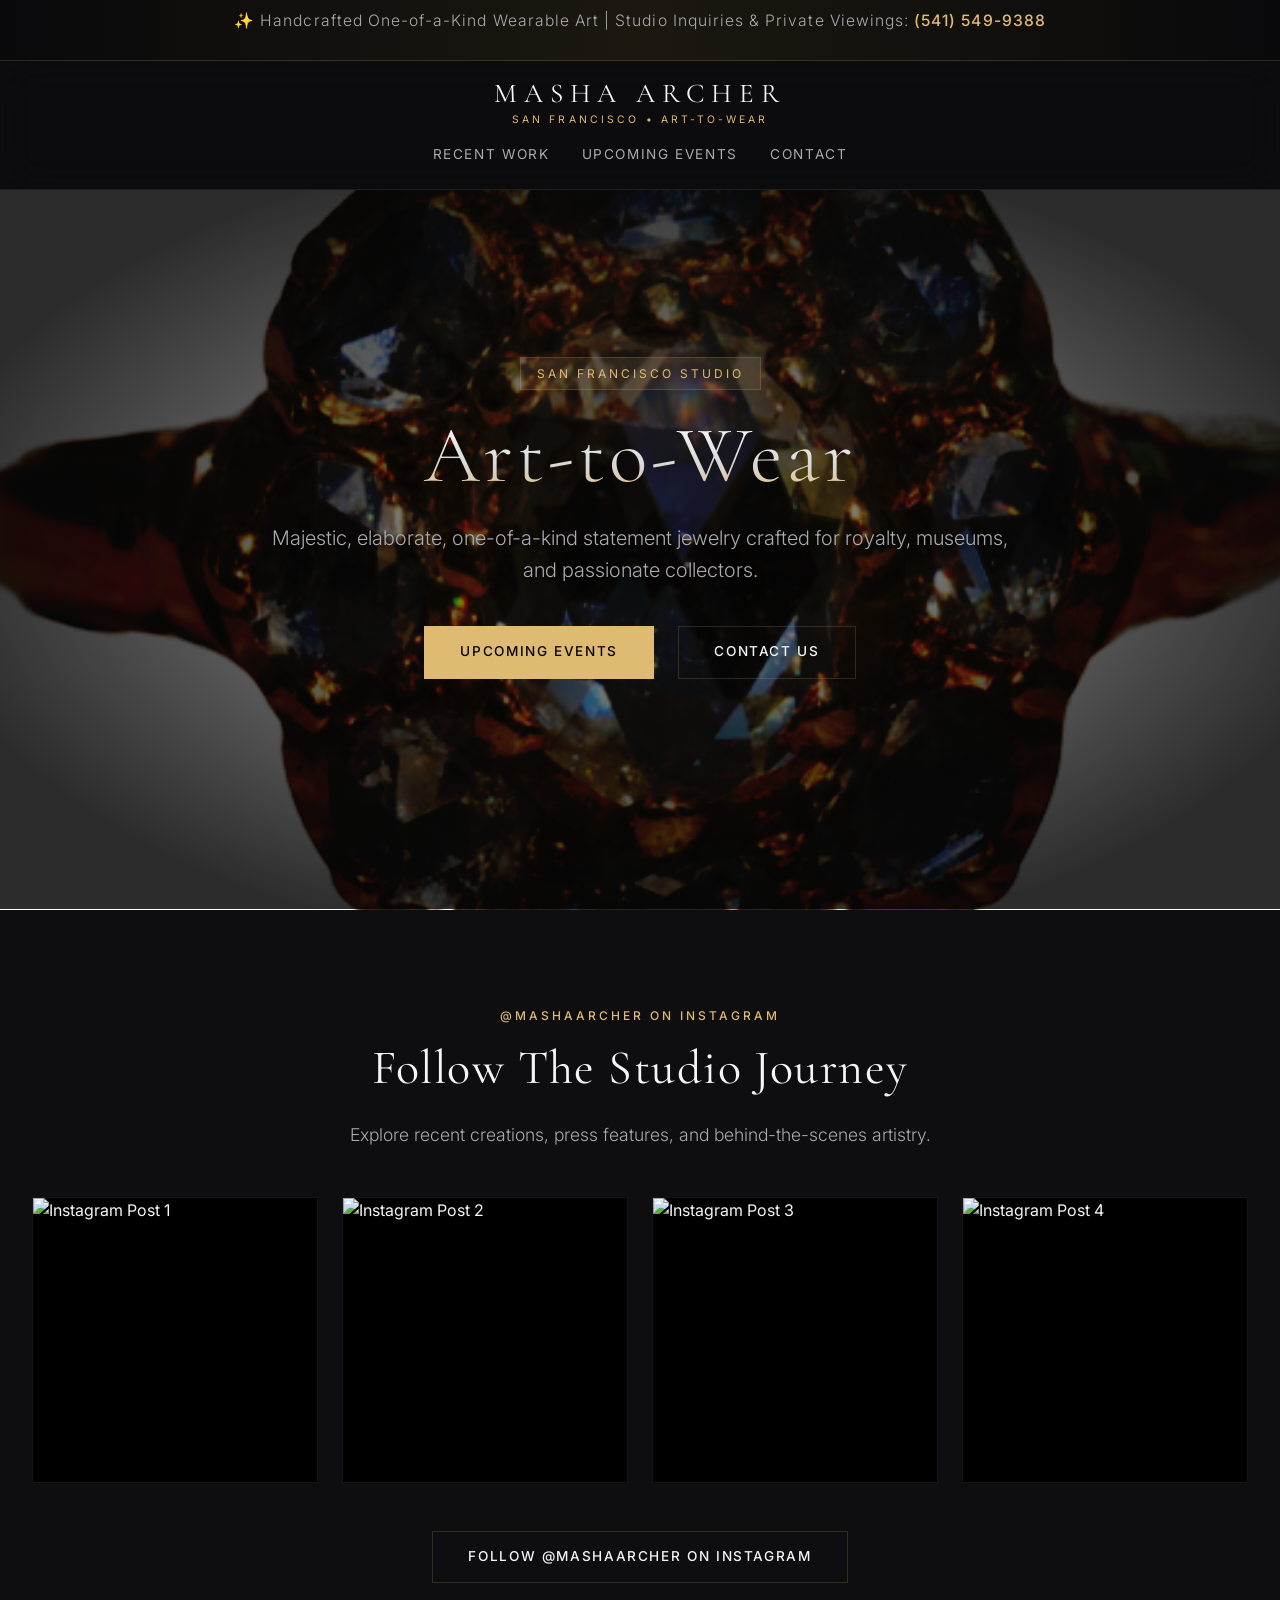
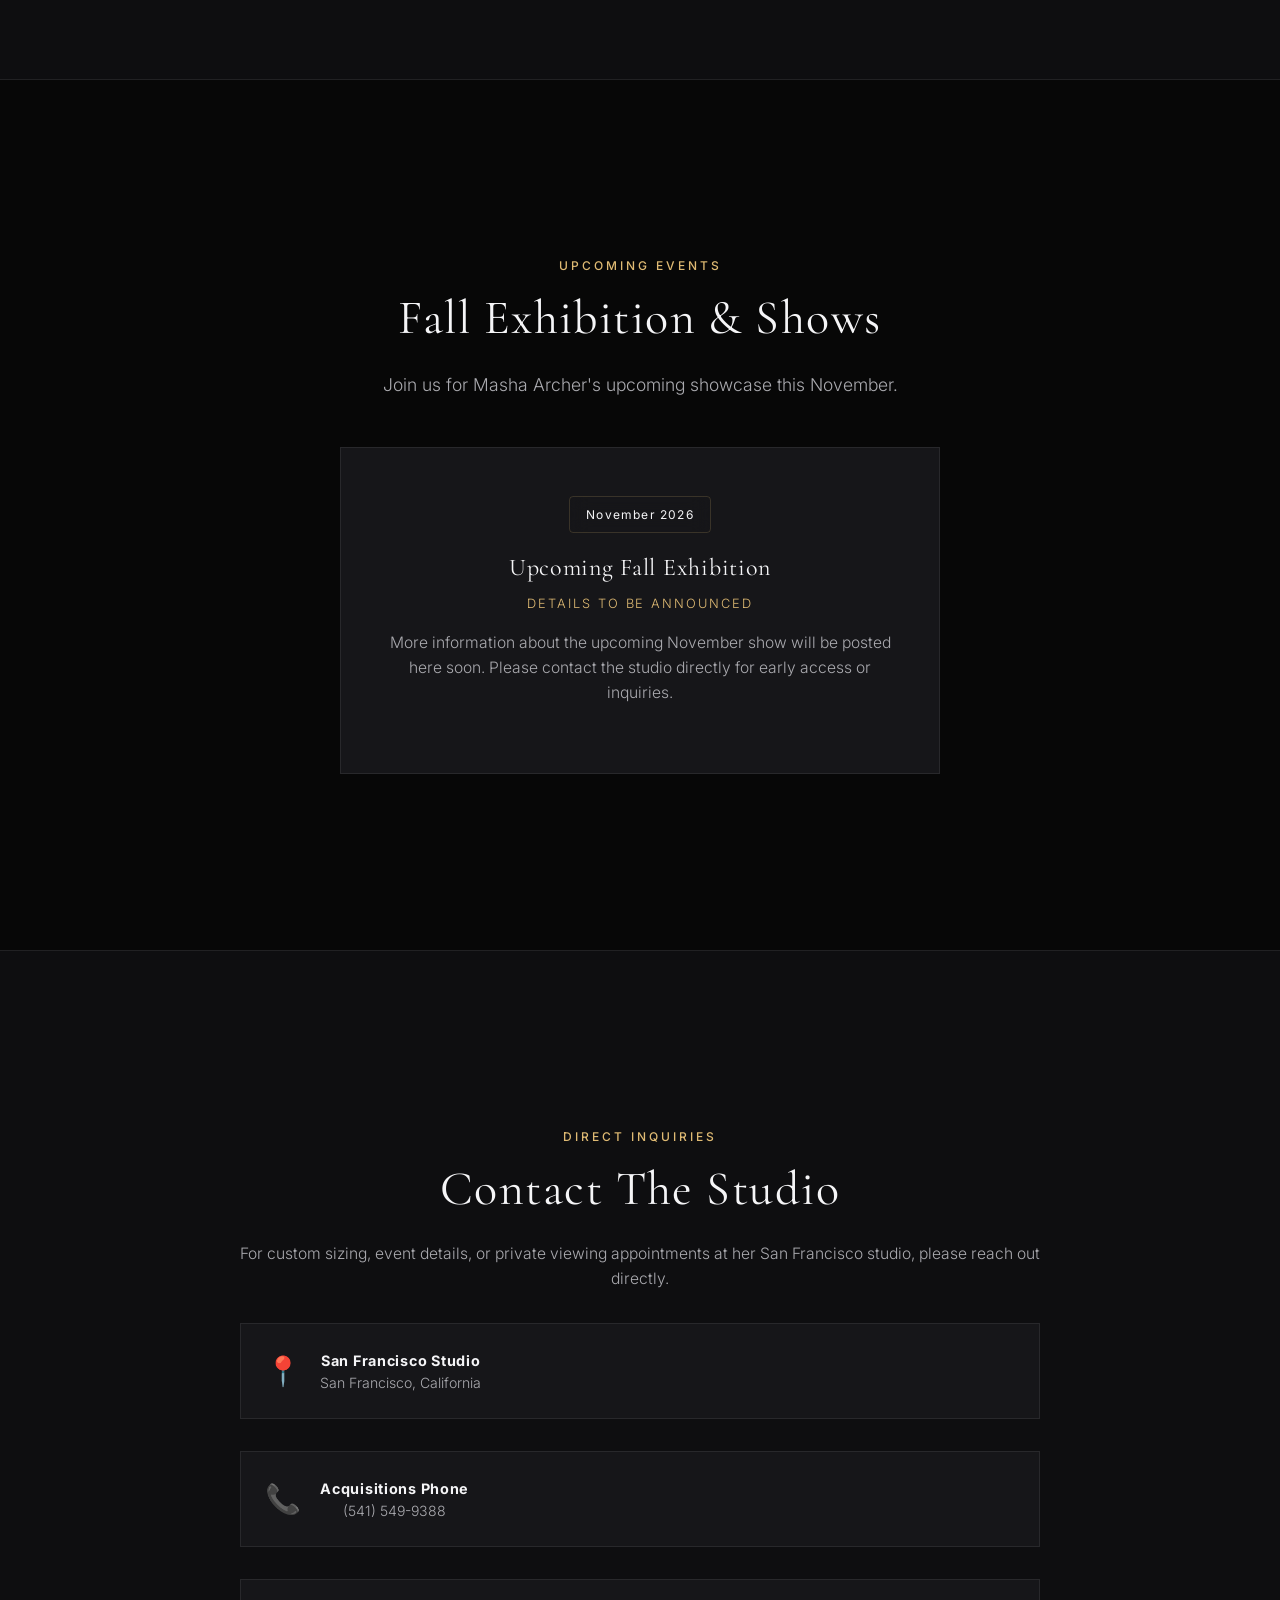
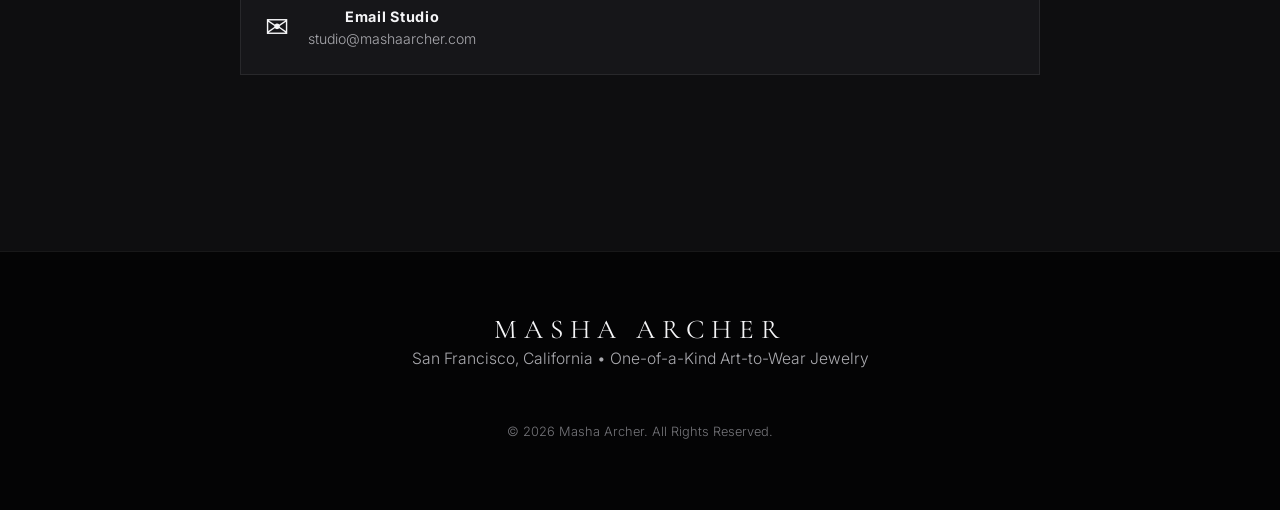
==== commit 72624ac0: "Use raw github urls for instagram posts" ====
--- a/index.html
+++ b/index.html
@@ -67,8 +67,8 @@
             </div>
 
             <div class="instagram-grid">
-                <a href="https://www.instagram.com/mashaarcher/" target="_blank" rel="noopener" class="insta-card">
-                    <img src="miami_images/IMG_2017-2.png" alt="Instagram Post 1" loading="lazy">
+                <a href="https://www.instagram.com/mashaarcher/?hl=en" target="_blank" rel="noopener" class="insta-card">
+                    <img src="https://raw.githubusercontent.com/spiderSorus/masha-archer/main/miami_images/IMG_2017-2.png" alt="Instagram Post 1" loading="lazy">
                     <div class="insta-overlay">
                         <span class="insta-icon">📷</span>
                         <p class="insta-caption">"Sculptural grandeur in the studio today."</p>
@@ -76,8 +76,8 @@
                     </div>
                 </a>
 
-                <a href="https://www.instagram.com/mashaarcher/" target="_blank" rel="noopener" class="insta-card">
-                    <img src="miami_images/mom-in-shop-3-scaled.jpg" alt="Instagram Post 2" loading="lazy">
+                <a href="https://www.instagram.com/mashaarcher/?hl=en" target="_blank" rel="noopener" class="insta-card">
+                    <img src="https://raw.githubusercontent.com/spiderSorus/masha-archer/main/miami_images/mom-in-shop-3-scaled.jpg" alt="Instagram Post 2" loading="lazy">
                     <div class="insta-overlay">
                         <span class="insta-icon">📷</span>
                         <p class="insta-caption">"Exhibiting at the Norton Museum showcase."</p>
@@ -85,8 +85,8 @@
                     </div>
                 </a>
 
-                <a href="https://www.instagram.com/mashaarcher/" target="_blank" rel="noopener" class="insta-card">
-                    <img src="miami_images/20240616_144316-scaled.jpg" alt="Instagram Post 3" loading="lazy">
+                <a href="https://www.instagram.com/mashaarcher/?hl=en" target="_blank" rel="noopener" class="insta-card">
+                    <img src="https://raw.githubusercontent.com/spiderSorus/masha-archer/main/miami_images/20240616_144316-scaled.jpg" alt="Instagram Post 3" loading="lazy">
                     <div class="insta-overlay">
                         <span class="insta-icon">📷</span>
                         <p class="insta-caption">"San Francisco Studio private viewing."</p>
@@ -94,8 +94,8 @@
                     </div>
                 </a>
 
-                <a href="https://www.instagram.com/mashaarcher/" target="_blank" rel="noopener" class="insta-card">
-                    <img src="miami_images/240D3B5F-4688-4E0A-8E11-6E3CF06FF3ED.jpeg" alt="Instagram Post 4" loading="lazy">
+                <a href="https://www.instagram.com/mashaarcher/?hl=en" target="_blank" rel="noopener" class="insta-card">
+                    <img src="https://raw.githubusercontent.com/spiderSorus/masha-archer/main/miami_images/240D3B5F-4688-4E0A-8E11-6E3CF06FF3ED.jpeg" alt="Instagram Post 4" loading="lazy">
                     <div class="insta-overlay">
                         <span class="insta-icon">📷</span>
                         <p class="insta-caption">"Multi-stranded ziggurat & collar designs."</p>
@@ -105,7 +105,7 @@
             </div>
 
             <div class="text-center" style="margin-top: 3rem;">
-                <a href="https://www.instagram.com/mashaarcher/" target="_blank" rel="noopener" class="btn btn-secondary">
+                <a href="https://www.instagram.com/mashaarcher/?hl=en" target="_blank" rel="noopener" class="btn btn-secondary">
                     Follow @MashaArcher on Instagram
                 </a>
             </div>
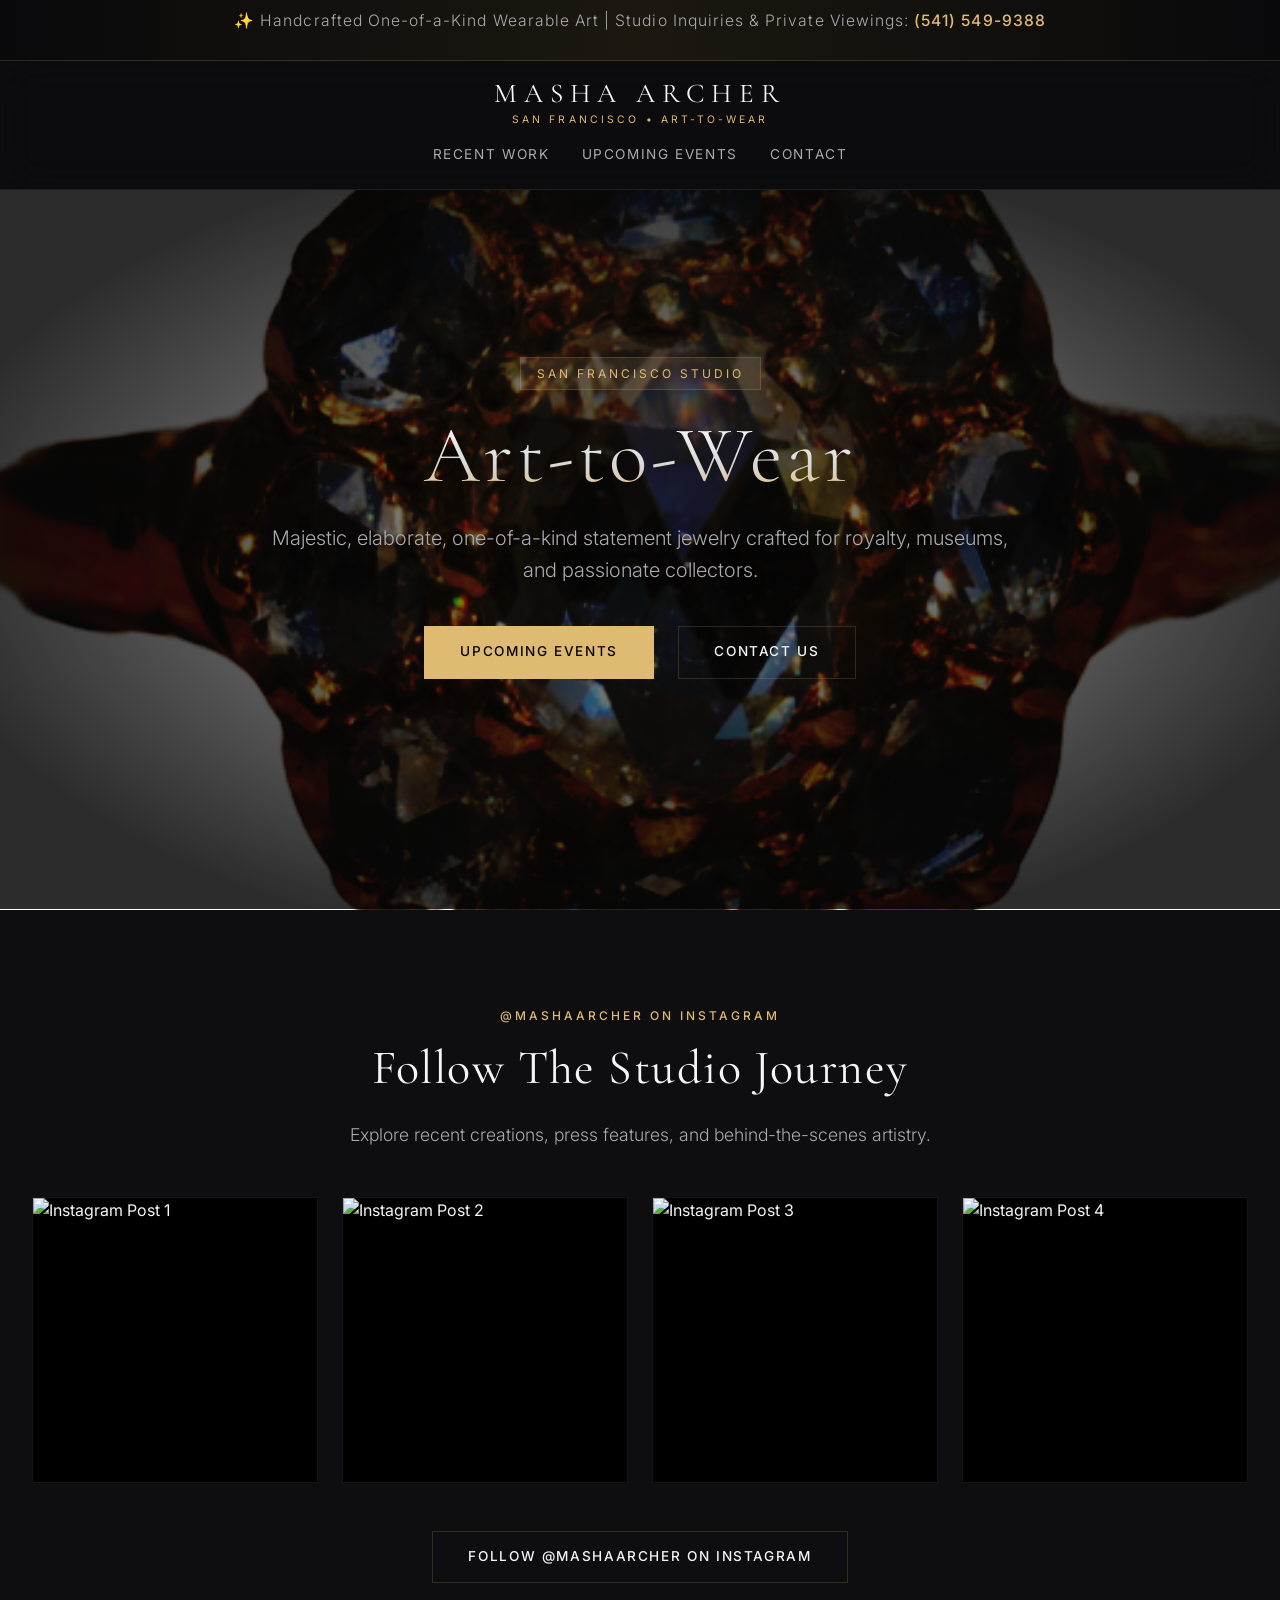
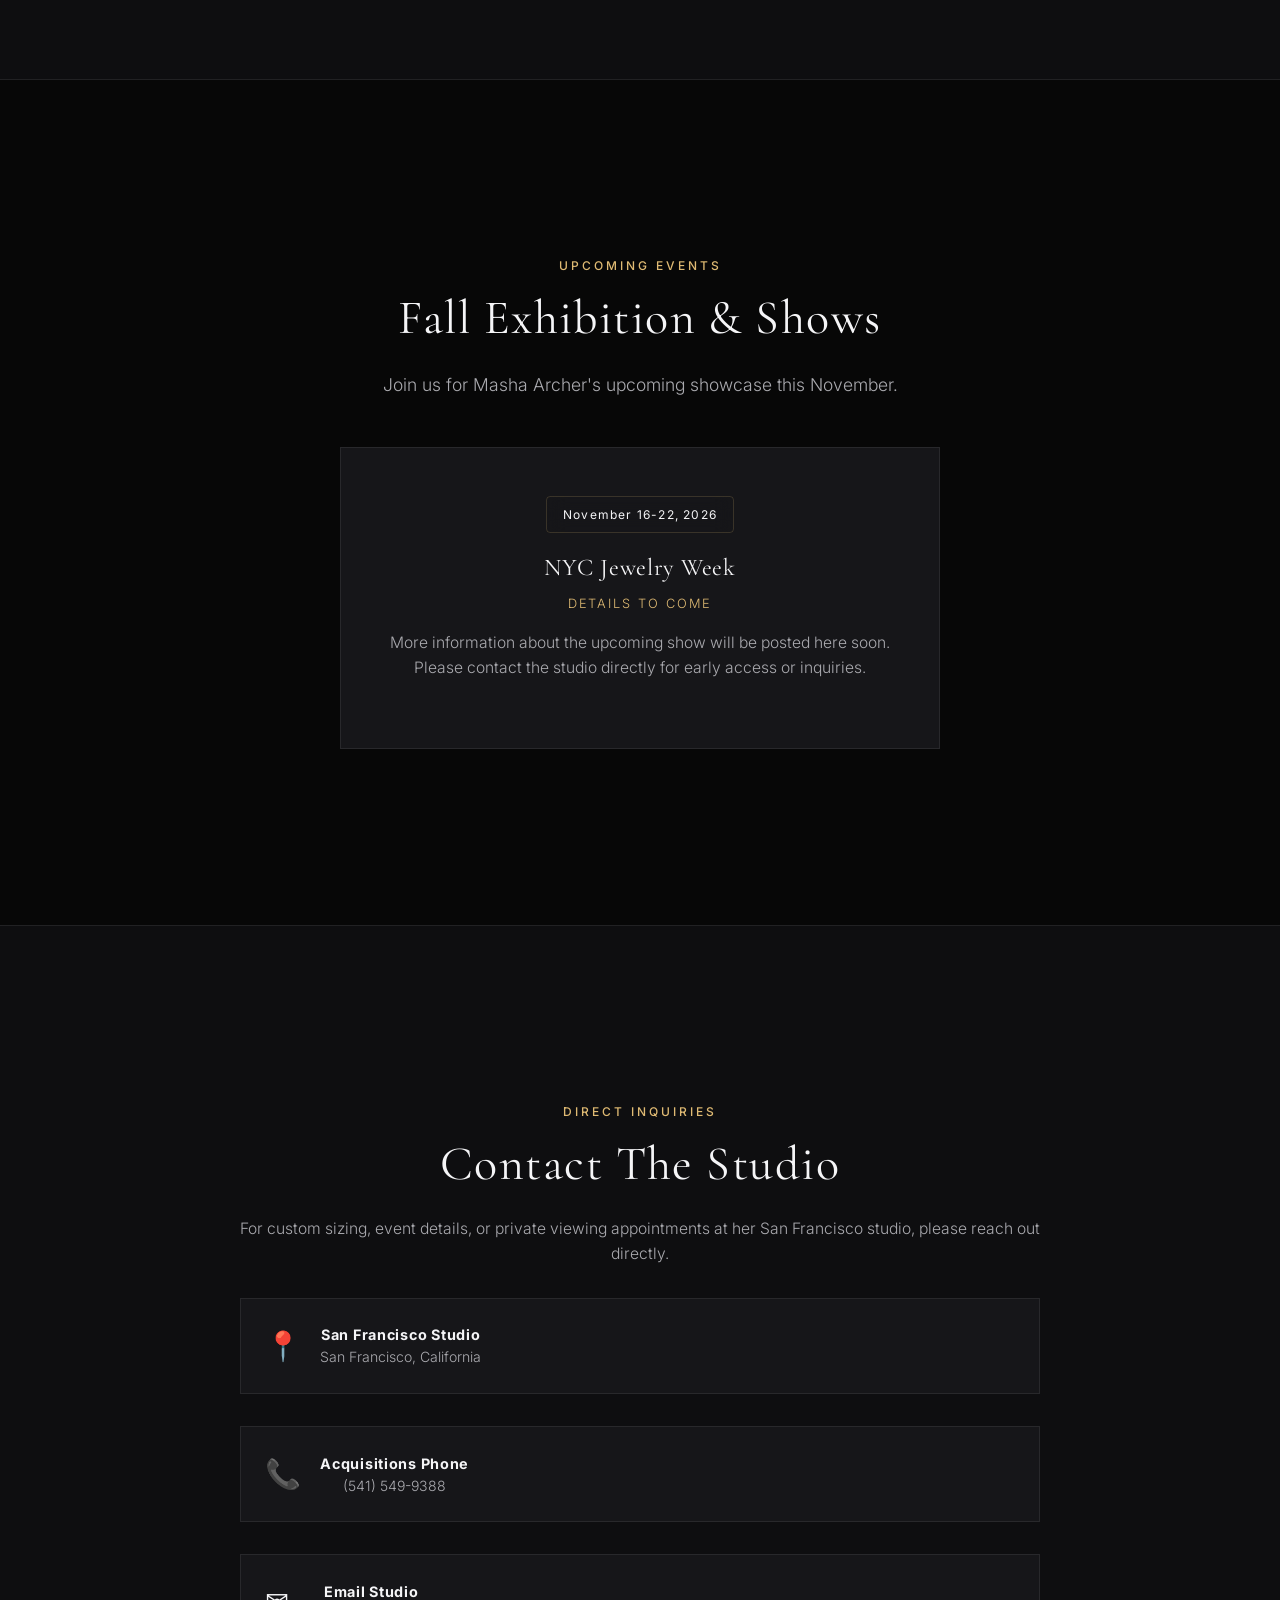
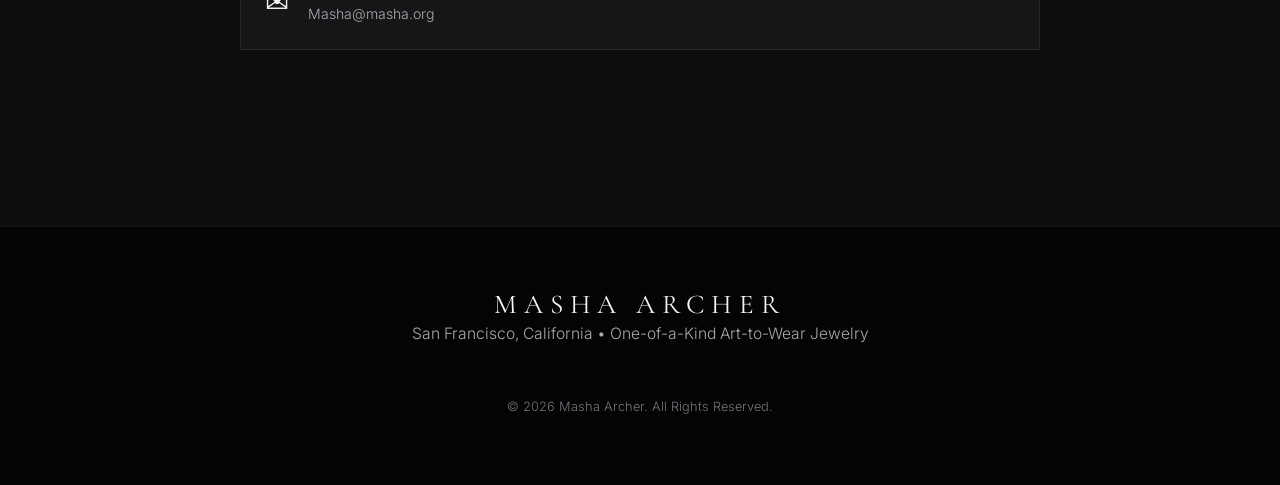
==== commit 34706fe2: "Update contact email and add NYC Jewelry Week event details" ====
--- a/index.html
+++ b/index.html
@@ -124,10 +124,10 @@
             <div class="press-grid" style="grid-template-columns: 1fr; max-width: 600px; margin: 0 auto;">
                 <div class="press-card">
                     <div class="press-body text-center" style="padding: 3rem;">
-                        <span class="press-date" style="position: static; background: var(--color-accent); color: var(--color-bg-dark); display: inline-block; padding: 0.5rem 1rem; border-radius: 4px; margin-bottom: 1rem;">November 2026</span>
-                        <h3>Upcoming Fall Exhibition</h3>
-                        <p class="press-location">Details to be announced</p>
-                        <p>More information about the upcoming November show will be posted here soon. Please contact the studio directly for early access or inquiries.</p>
+                        <span class="press-date" style="position: static; background: var(--color-accent); color: var(--color-bg-dark); display: inline-block; padding: 0.5rem 1rem; border-radius: 4px; margin-bottom: 1rem;">November 16-22, 2026</span>
+                        <h3>NYC Jewelry Week</h3>
+                        <p class="press-location">Details to come</p>
+                        <p>More information about the upcoming show will be posted here soon. Please contact the studio directly for early access or inquiries.</p>
                     </div>
                 </div>
             </div>
@@ -162,7 +162,7 @@
                             <span class="card-item-icon">✉️</span>
                             <div>
                                 <strong>Email Studio</strong>
-                                <p><a href="mailto:studio@mashaarcher.com">studio@mashaarcher.com</a></p>
+                                <p><a href="mailto:Masha@masha.org">Masha@masha.org</a></p>
                             </div>
                         </div>
                     </div>
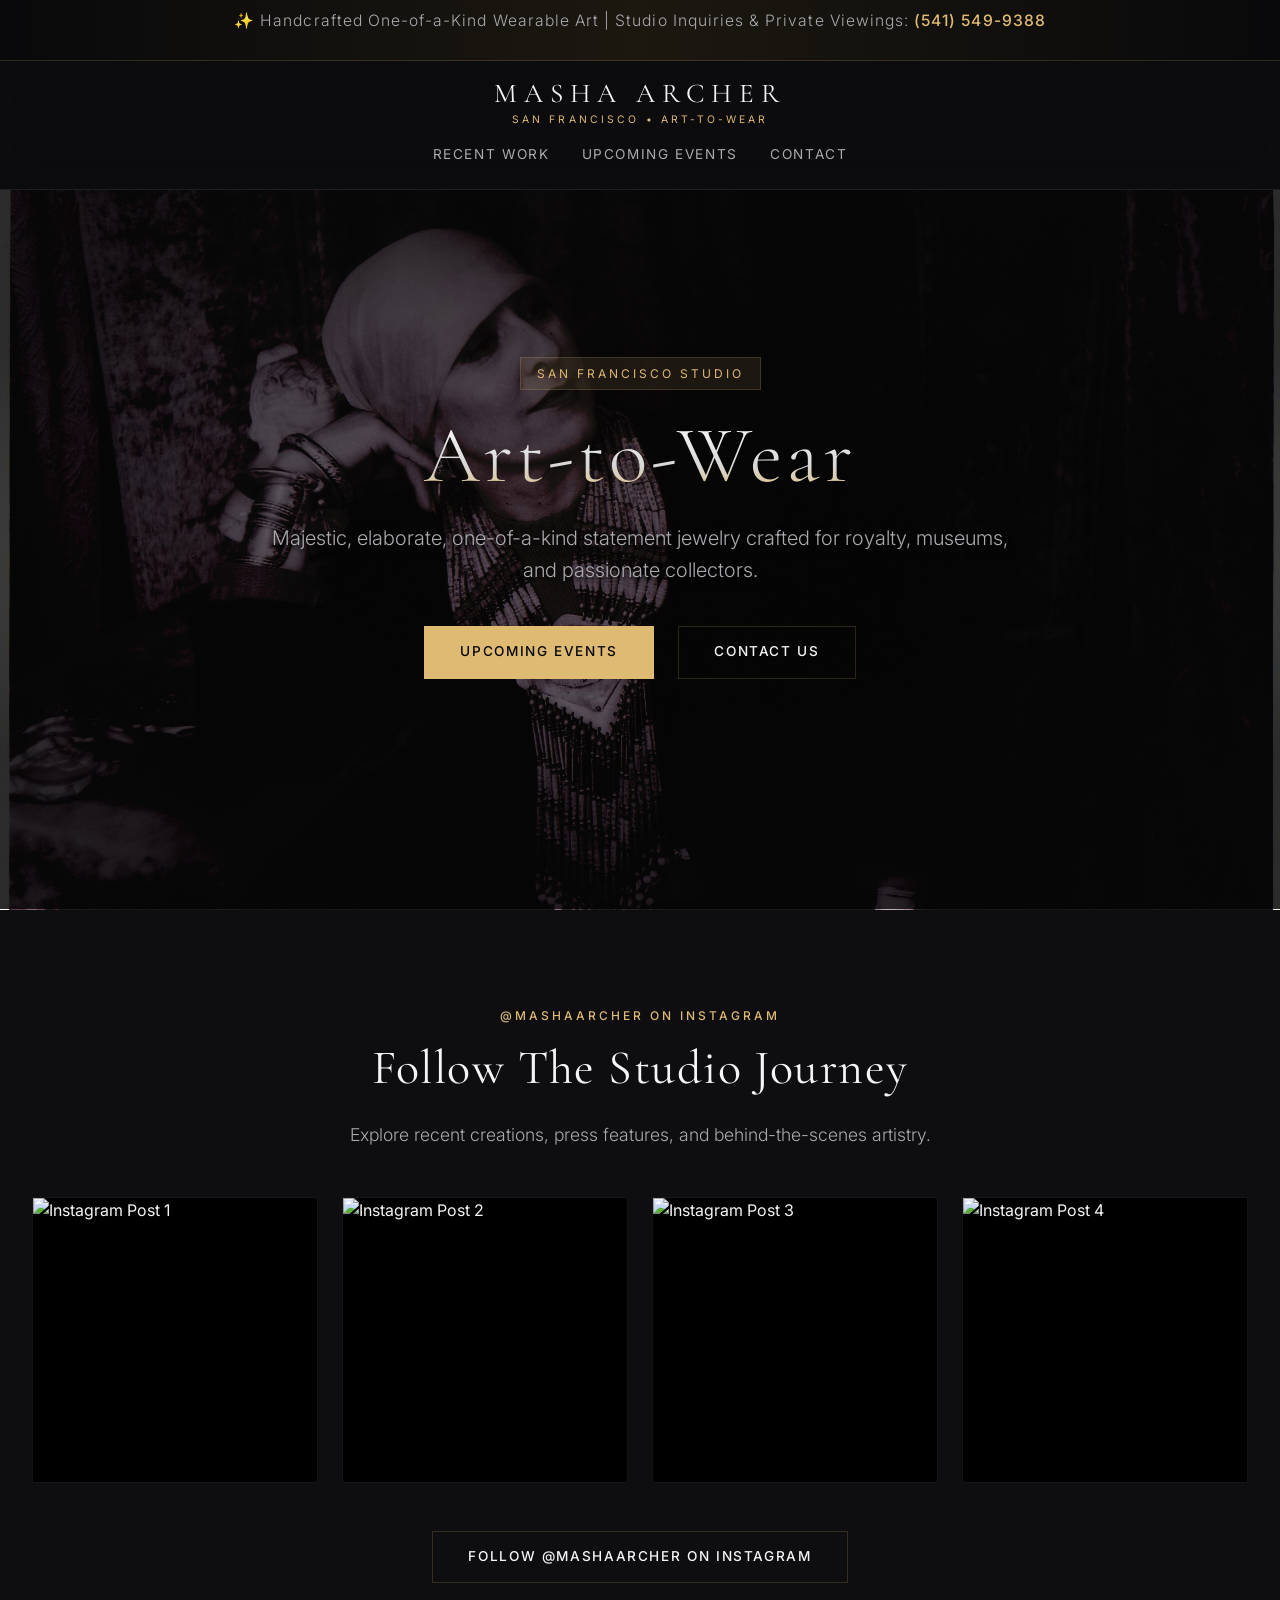
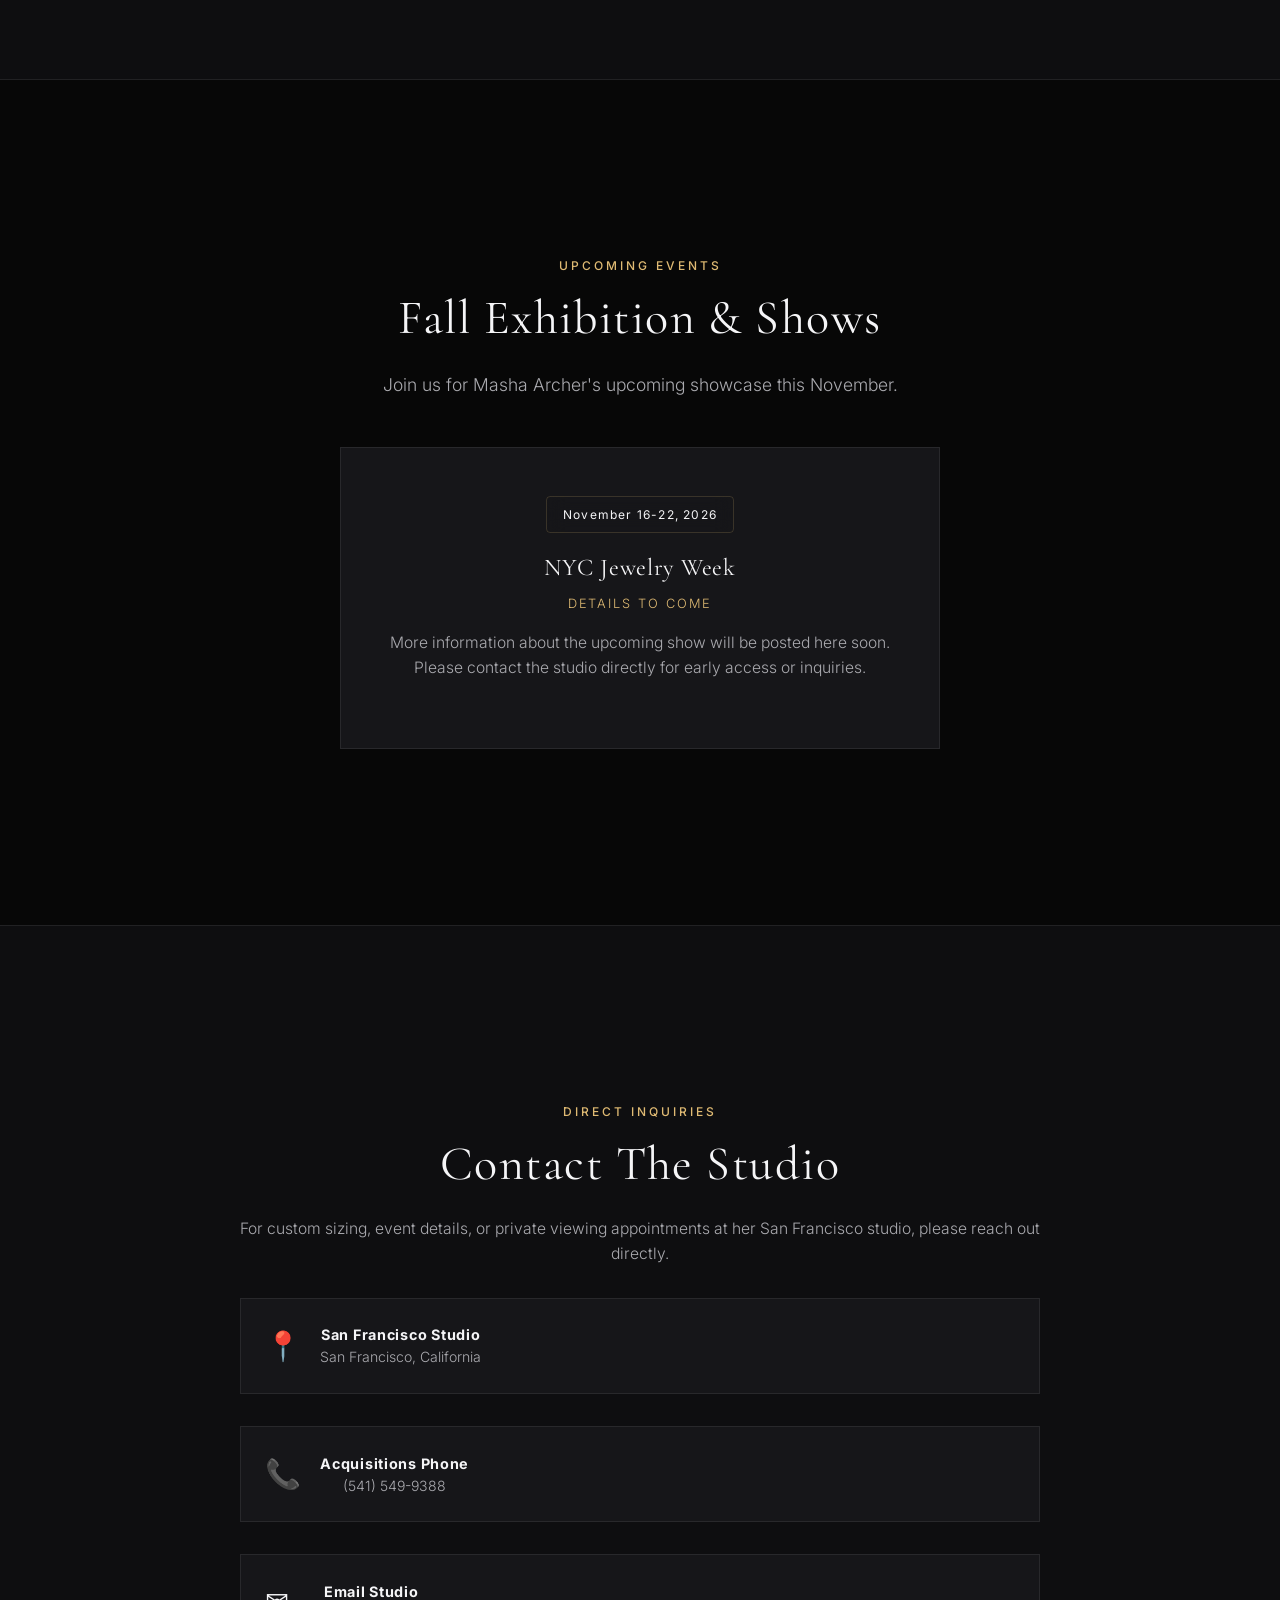
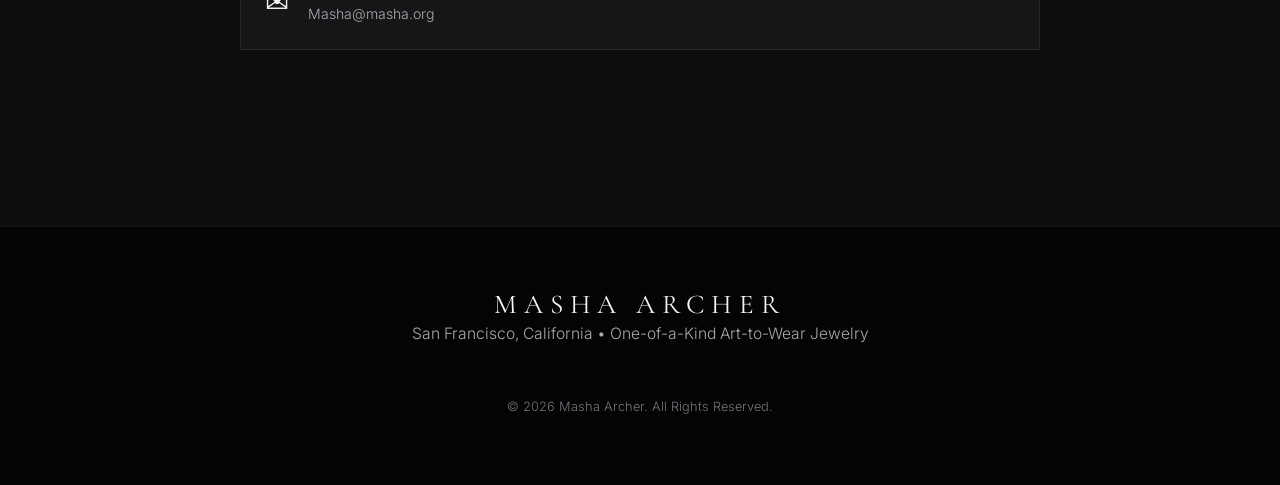
==== commit 01d2b41b: "Cache bust css and hero image" ====
--- a/index.html
+++ b/index.html
@@ -12,7 +12,7 @@
     <link href="https://fonts.googleapis.com/css2?family=Cormorant+Garamond:ital,wght@0,300;0,400;0,500;0,600;1,300;1,400&family=Inter:wght@300;400;500;600&display=swap" rel="stylesheet">
     
     <!-- Stylesheet -->
-    <link rel="stylesheet" href="style.css">
+    <link rel="stylesheet" href="style.css?v=2">
     <style>
         .nav-menu { display: flex; gap: 2rem; justify-content: center; }
         .hero-section { min-height: 80vh; display: flex; align-items: center; justify-content: center; text-align: center; }
--- a/style.css
+++ b/style.css
@@ -346,7 +346,7 @@
     justify-content: center;
     padding: 6rem 2rem;
     background: radial-gradient(circle at 50% 30%, rgba(30, 25, 15, 0.8) 0%, rgba(7, 7, 7, 0.98) 70%),
-                url('velvetbox_images/velvetbox_1.png') center/cover no-repeat;
+                url('hero-bg.jpg?v=2') center/cover no-repeat;
     background-blend-mode: overlay;
     border-bottom: 1px solid var(--border-subtle);
 }
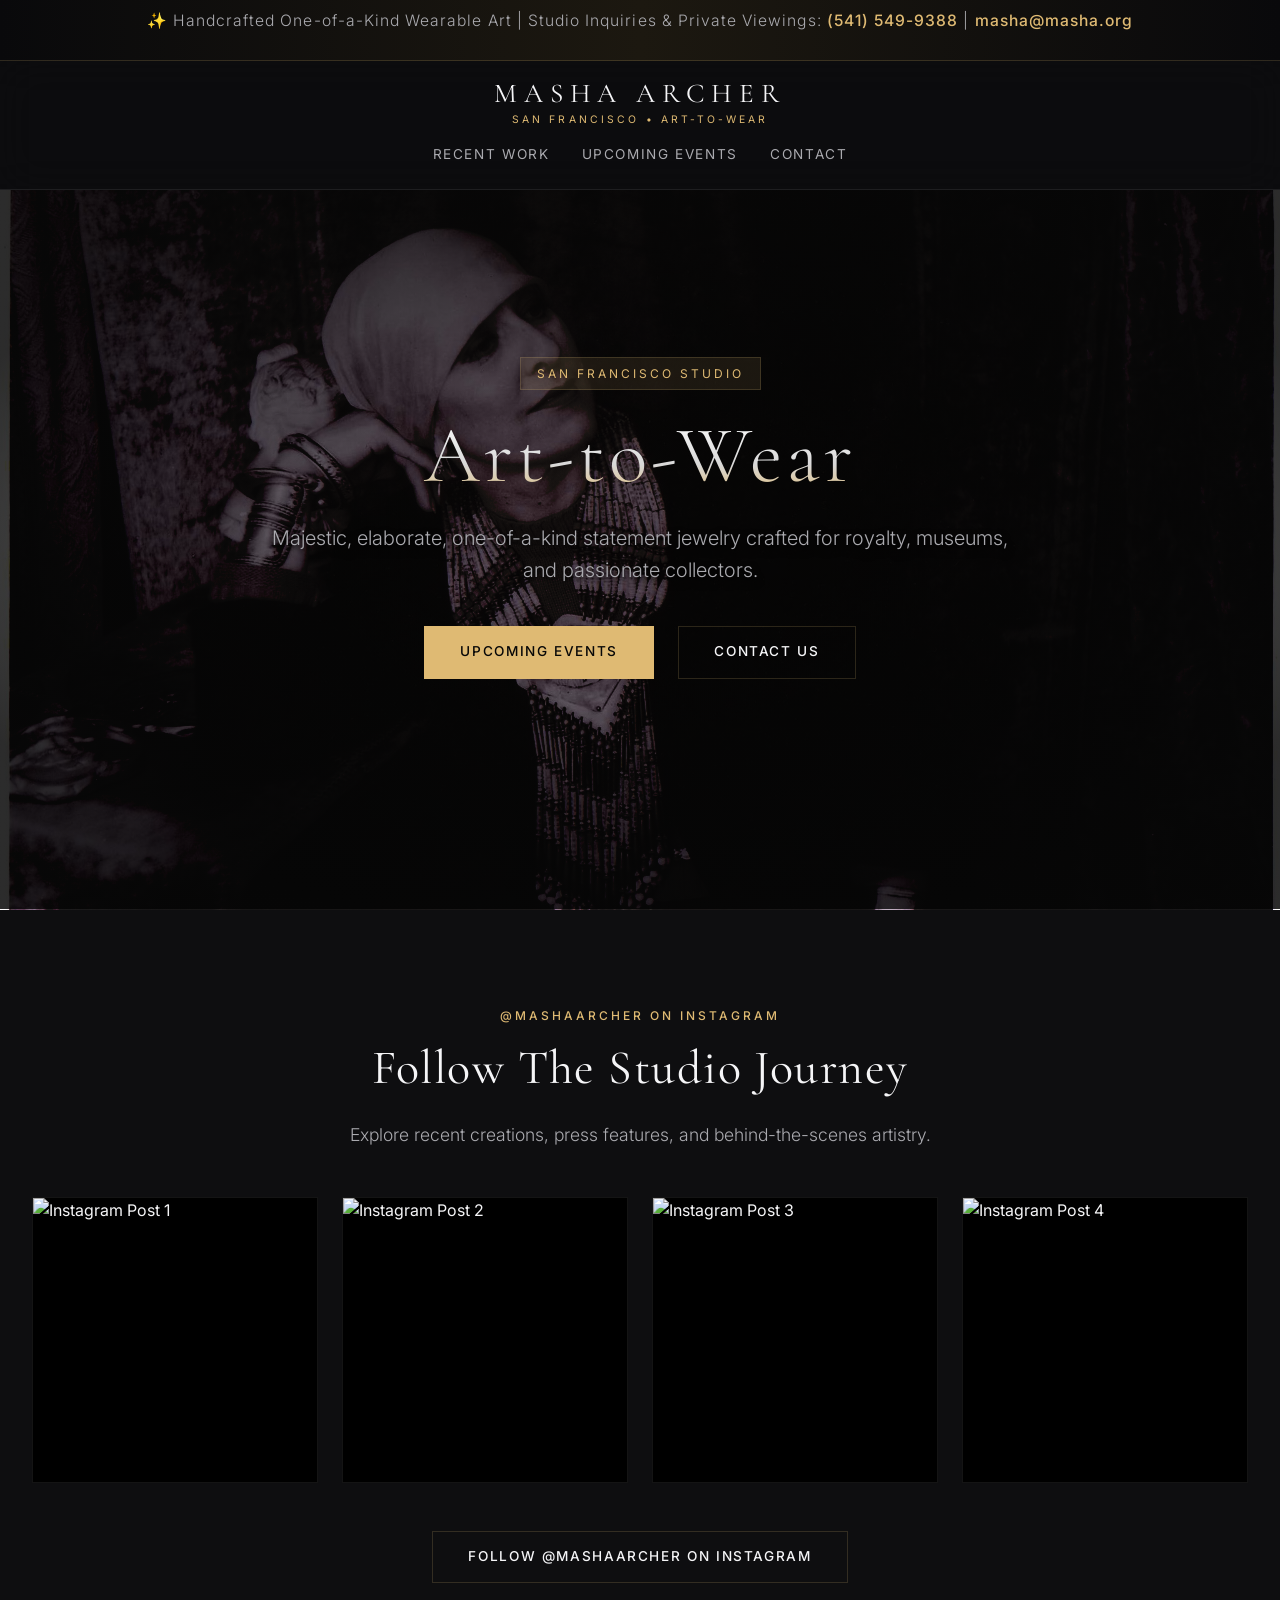
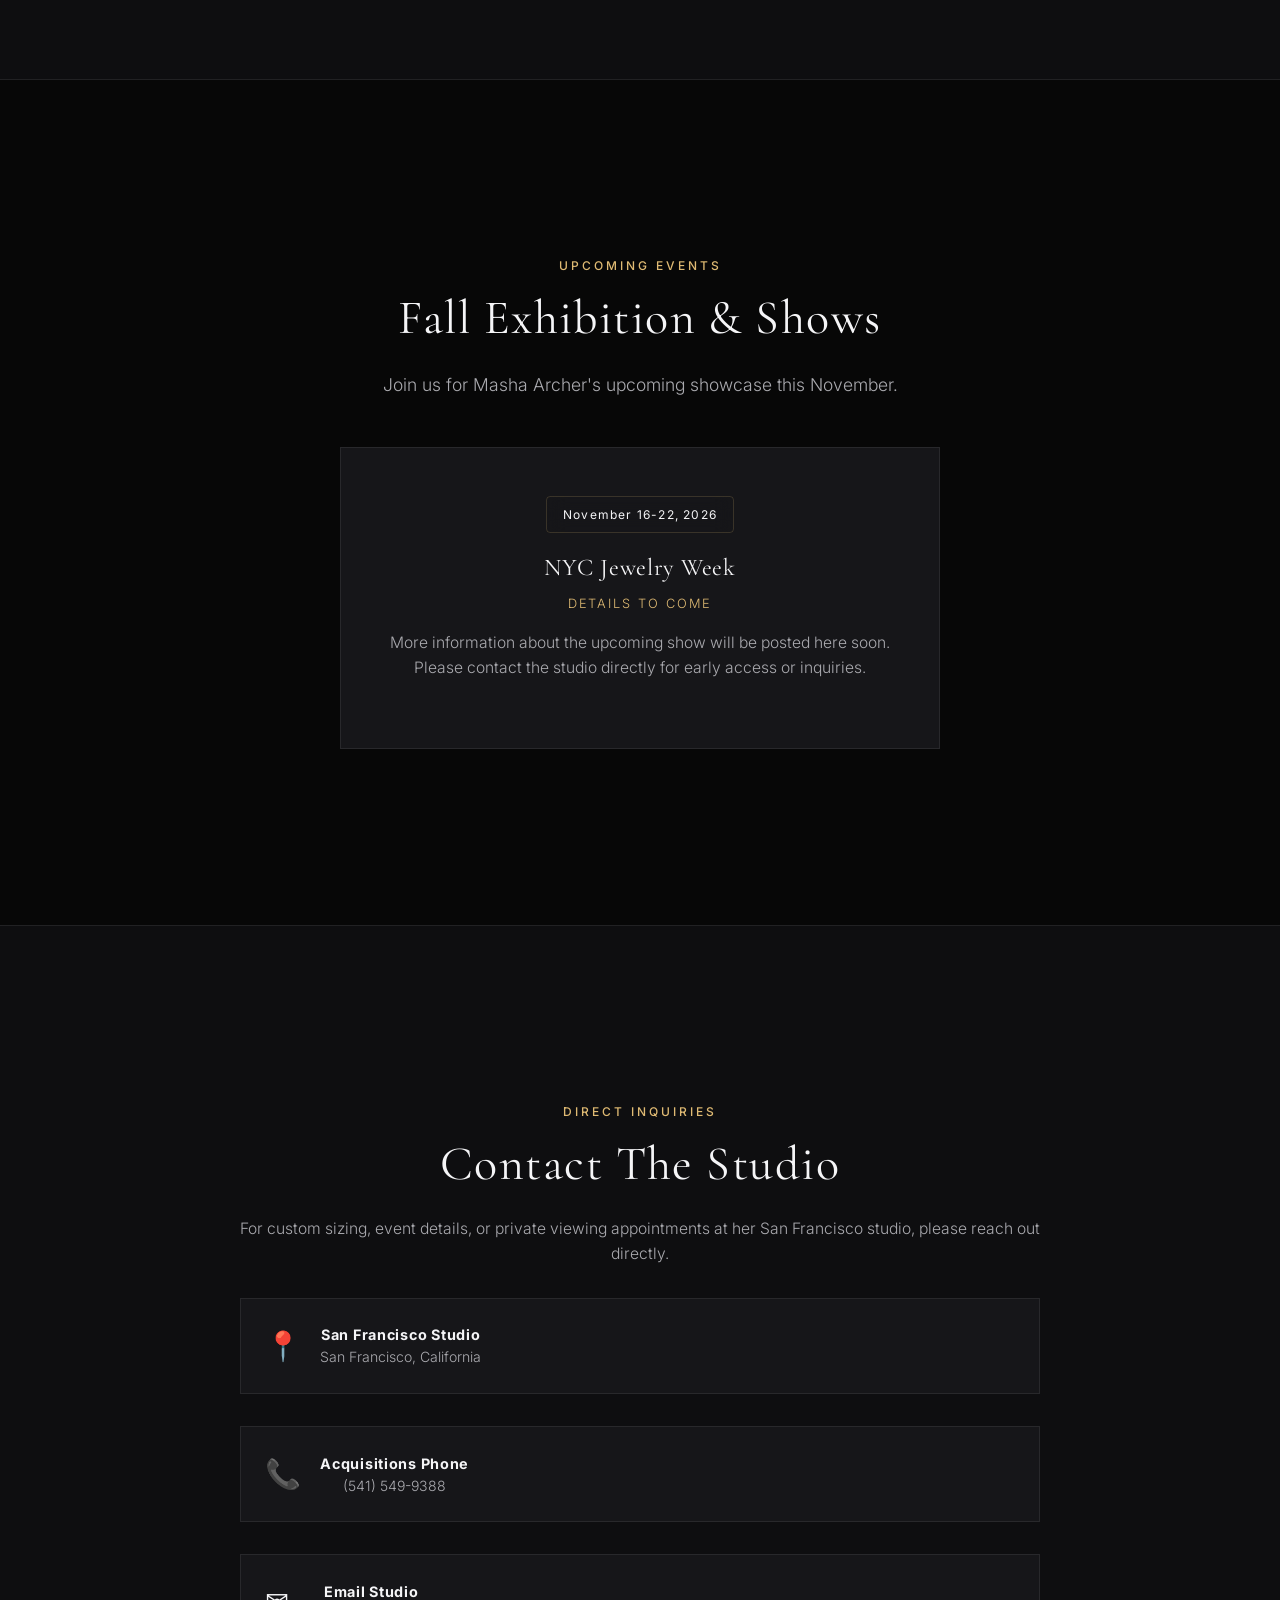
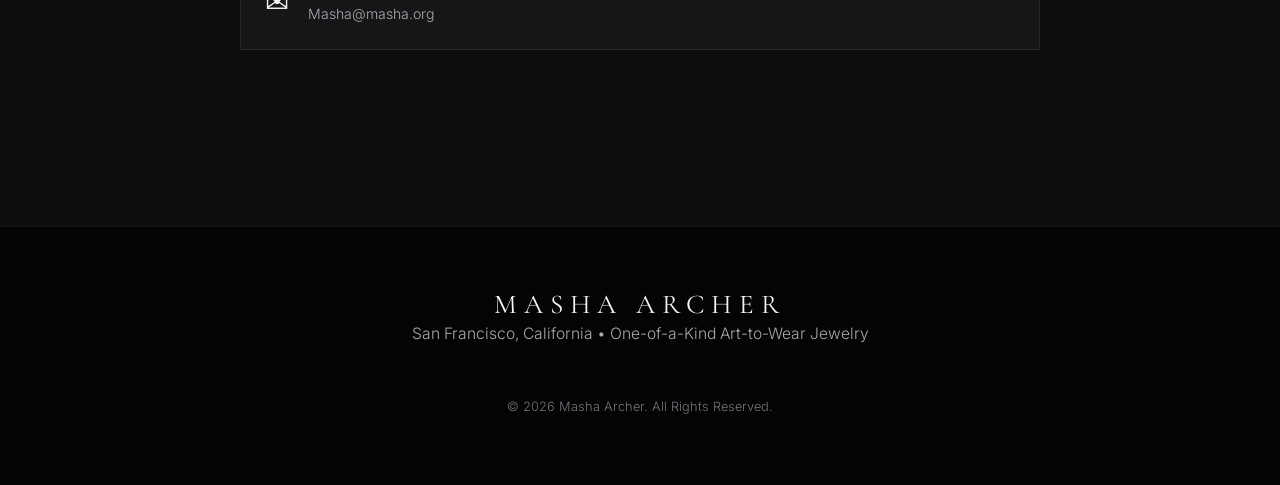
==== commit df4e9dac: "Add mailto link to announcement bar" ====
--- a/index.html
+++ b/index.html
@@ -25,7 +25,7 @@
 
     <!-- Top Announcement Bar -->
     <div class="announcement-bar">
-        <p>✨ Handcrafted One-of-a-Kind Wearable Art | Studio Inquiries & Private Viewings: <a href="#contact">(541) 549-9388</a></p>
+        <p>✨ Handcrafted One-of-a-Kind Wearable Art | Studio Inquiries & Private Viewings: <a href="#contact">(541) 549-9388</a> | <a href="mailto:masha@masha.org">masha@masha.org</a></p>
     </div>
 
     <!-- Header Navigation -->
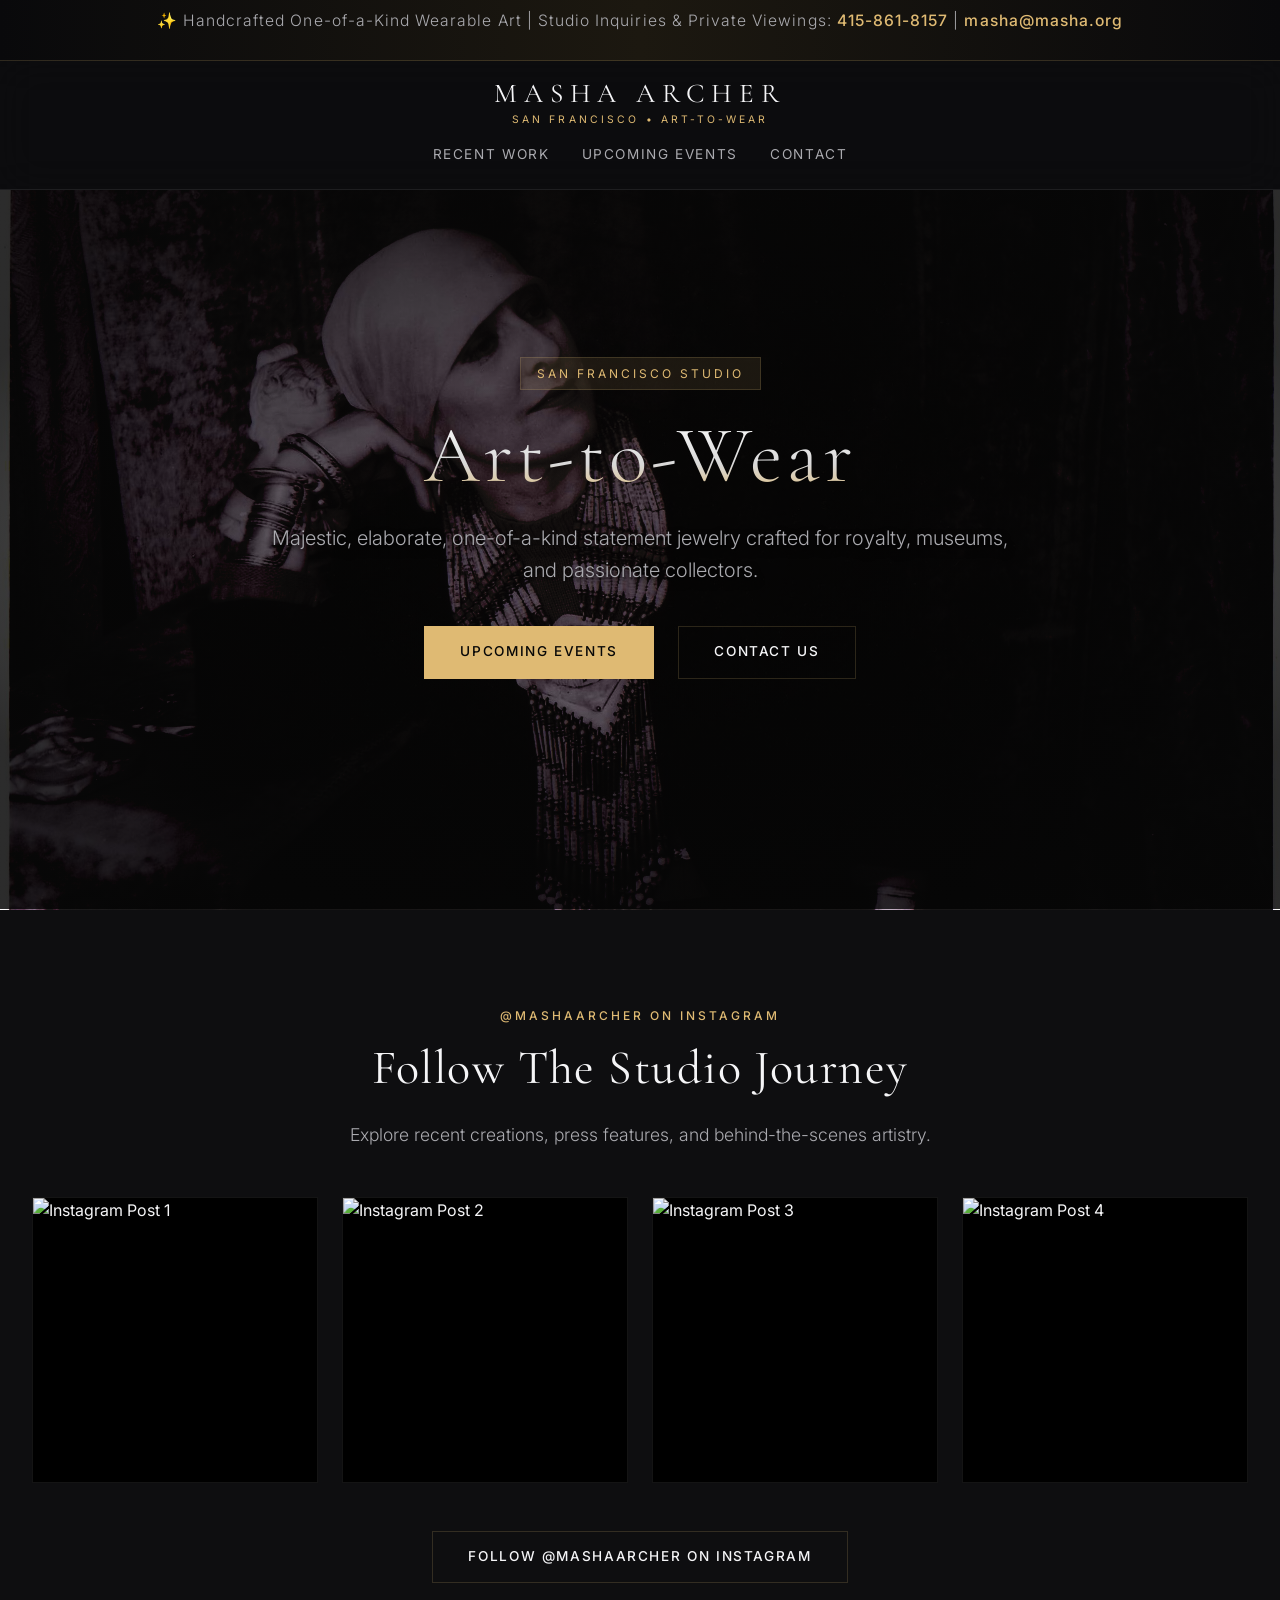
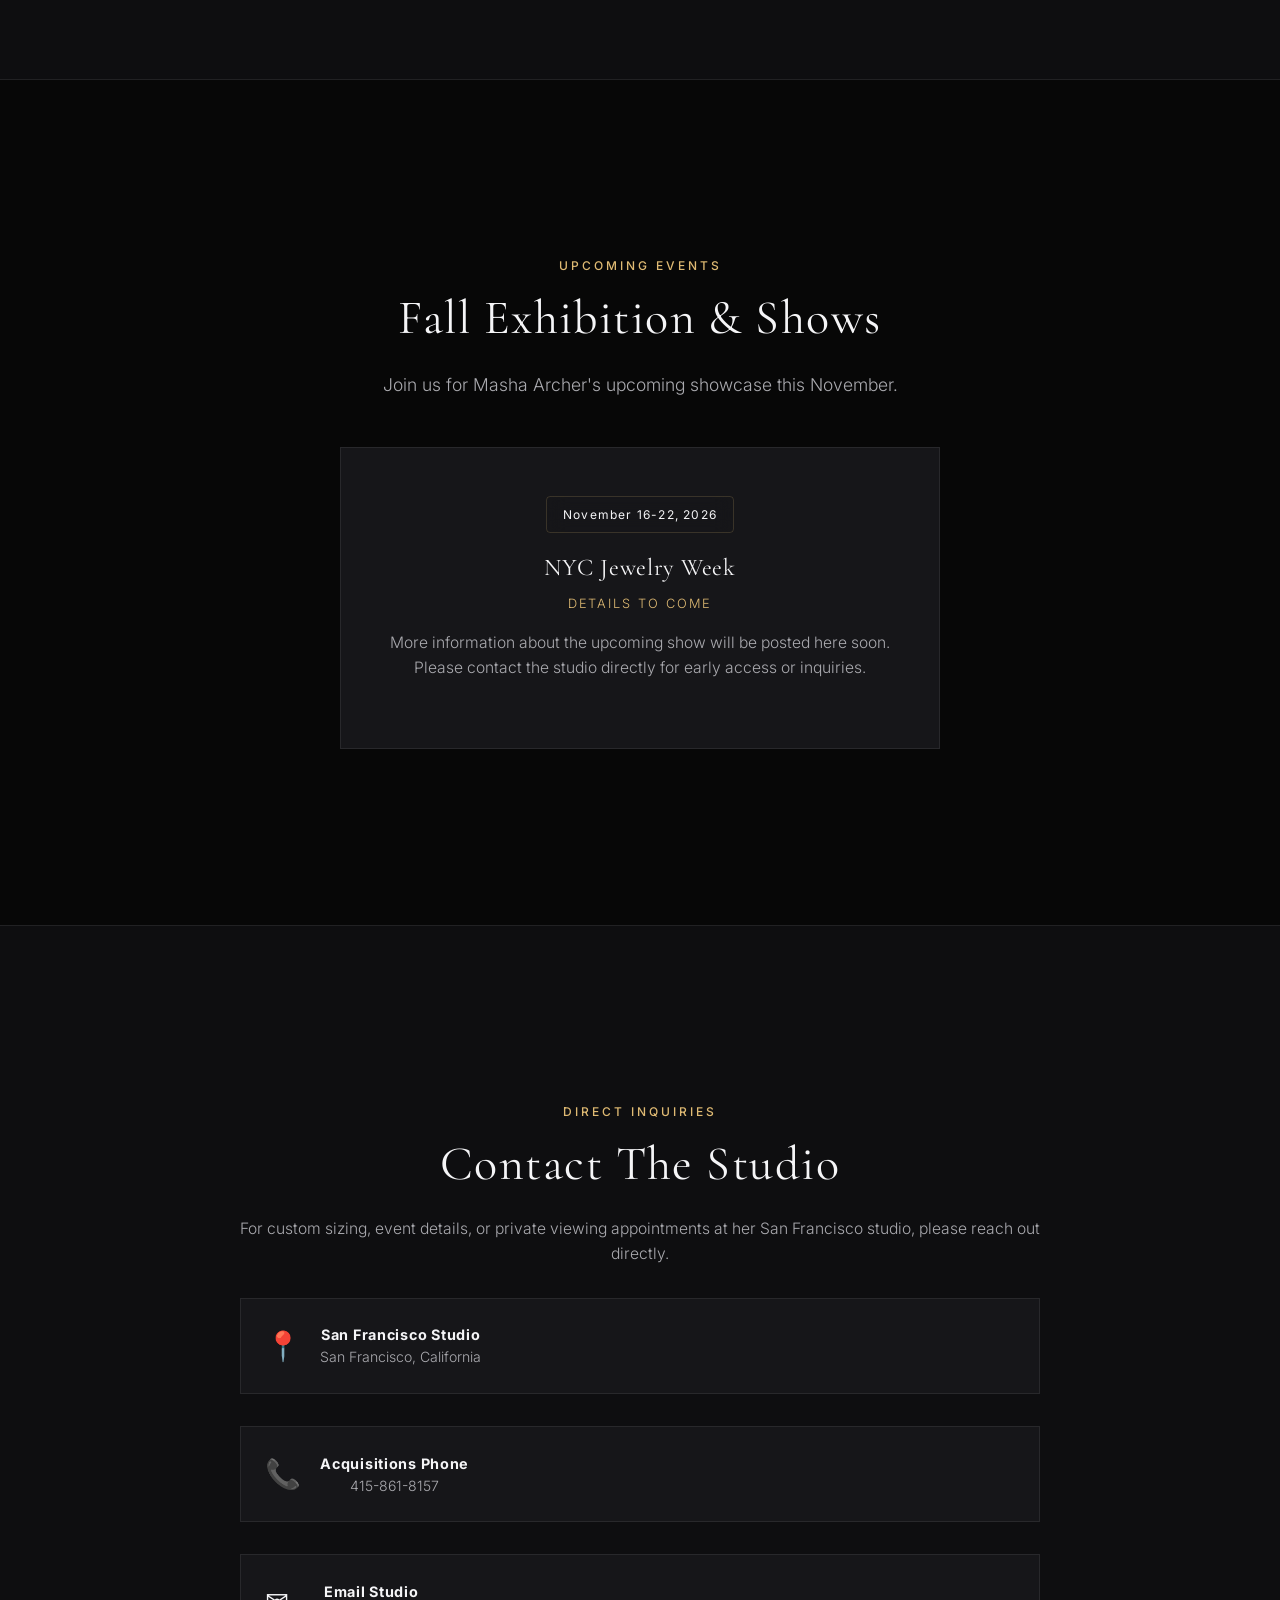
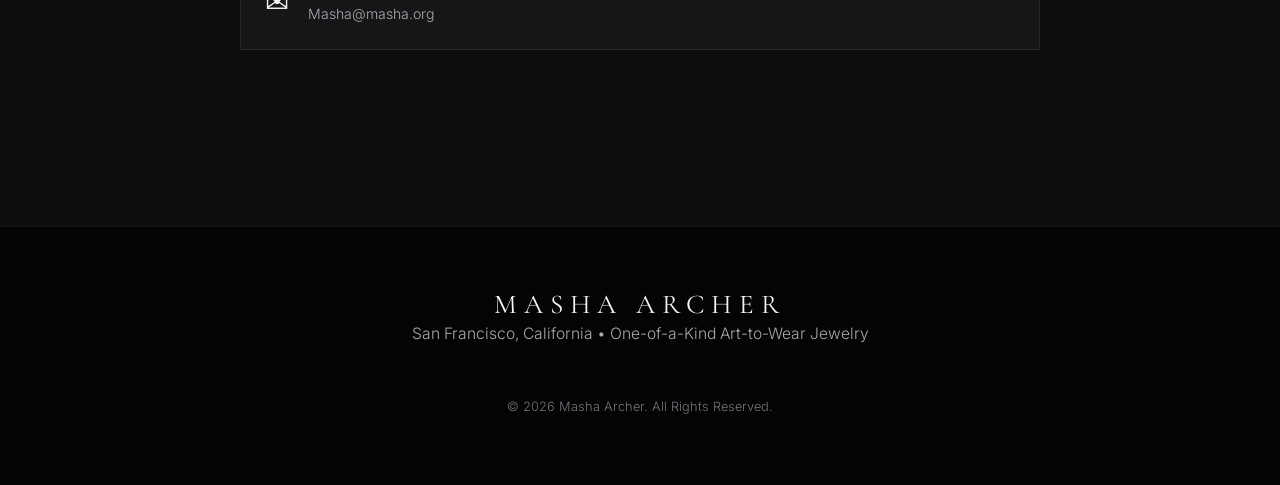
==== commit 643fbb31: "Update phone number" ====
--- a/index.html
+++ b/index.html
@@ -25,7 +25,7 @@
 
     <!-- Top Announcement Bar -->
     <div class="announcement-bar">
-        <p>✨ Handcrafted One-of-a-Kind Wearable Art | Studio Inquiries & Private Viewings: <a href="#contact">(541) 549-9388</a> | <a href="mailto:masha@masha.org">masha@masha.org</a></p>
+        <p>✨ Handcrafted One-of-a-Kind Wearable Art | Studio Inquiries & Private Viewings: <a href="#contact">415-861-8157</a> | <a href="mailto:masha@masha.org">masha@masha.org</a></p>
     </div>
 
     <!-- Header Navigation -->
@@ -155,7 +155,7 @@
                             <span class="card-item-icon">📞</span>
                             <div>
                                 <strong>Acquisitions Phone</strong>
-                                <p><a href="tel:15415499388">(541) 549-9388</a></p>
+                                <p><a href="tel:4158618157">415-861-8157</a></p>
                             </div>
                         </div>
                         <div class="contact-card-item">
